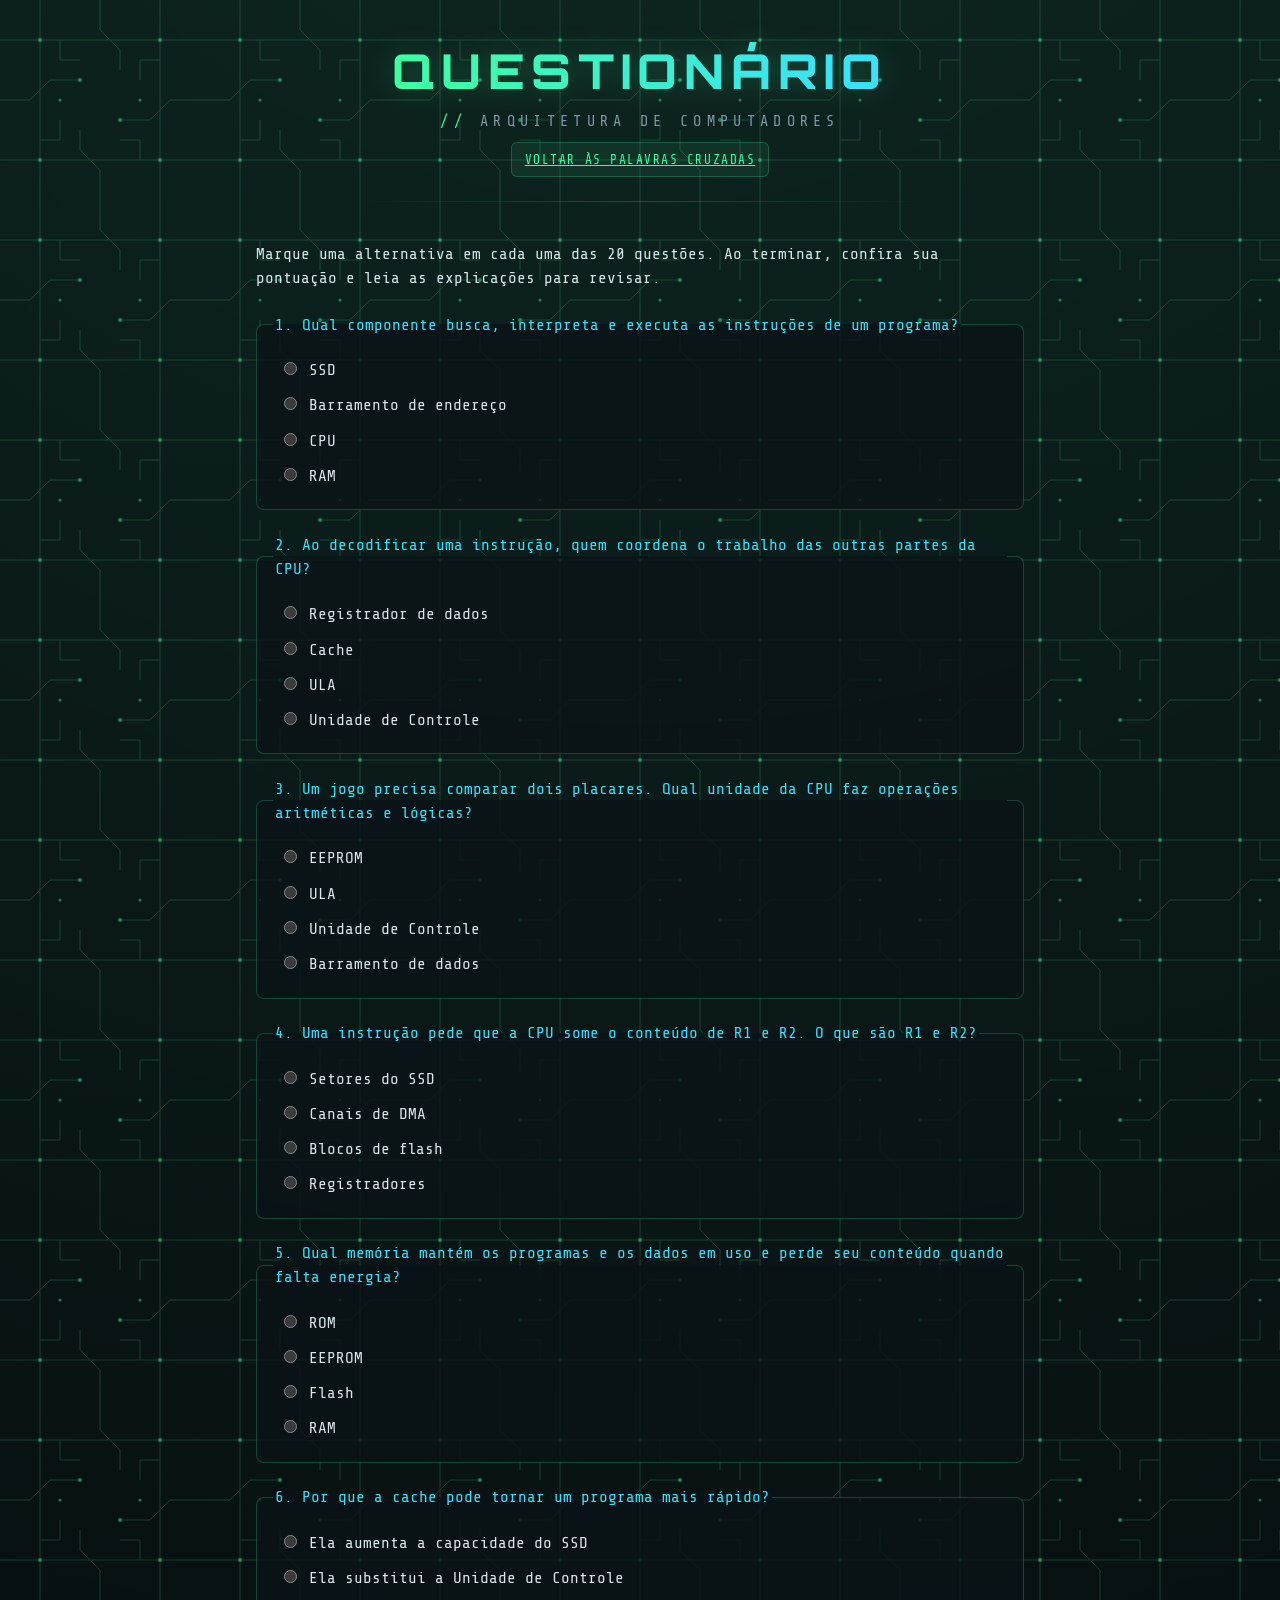
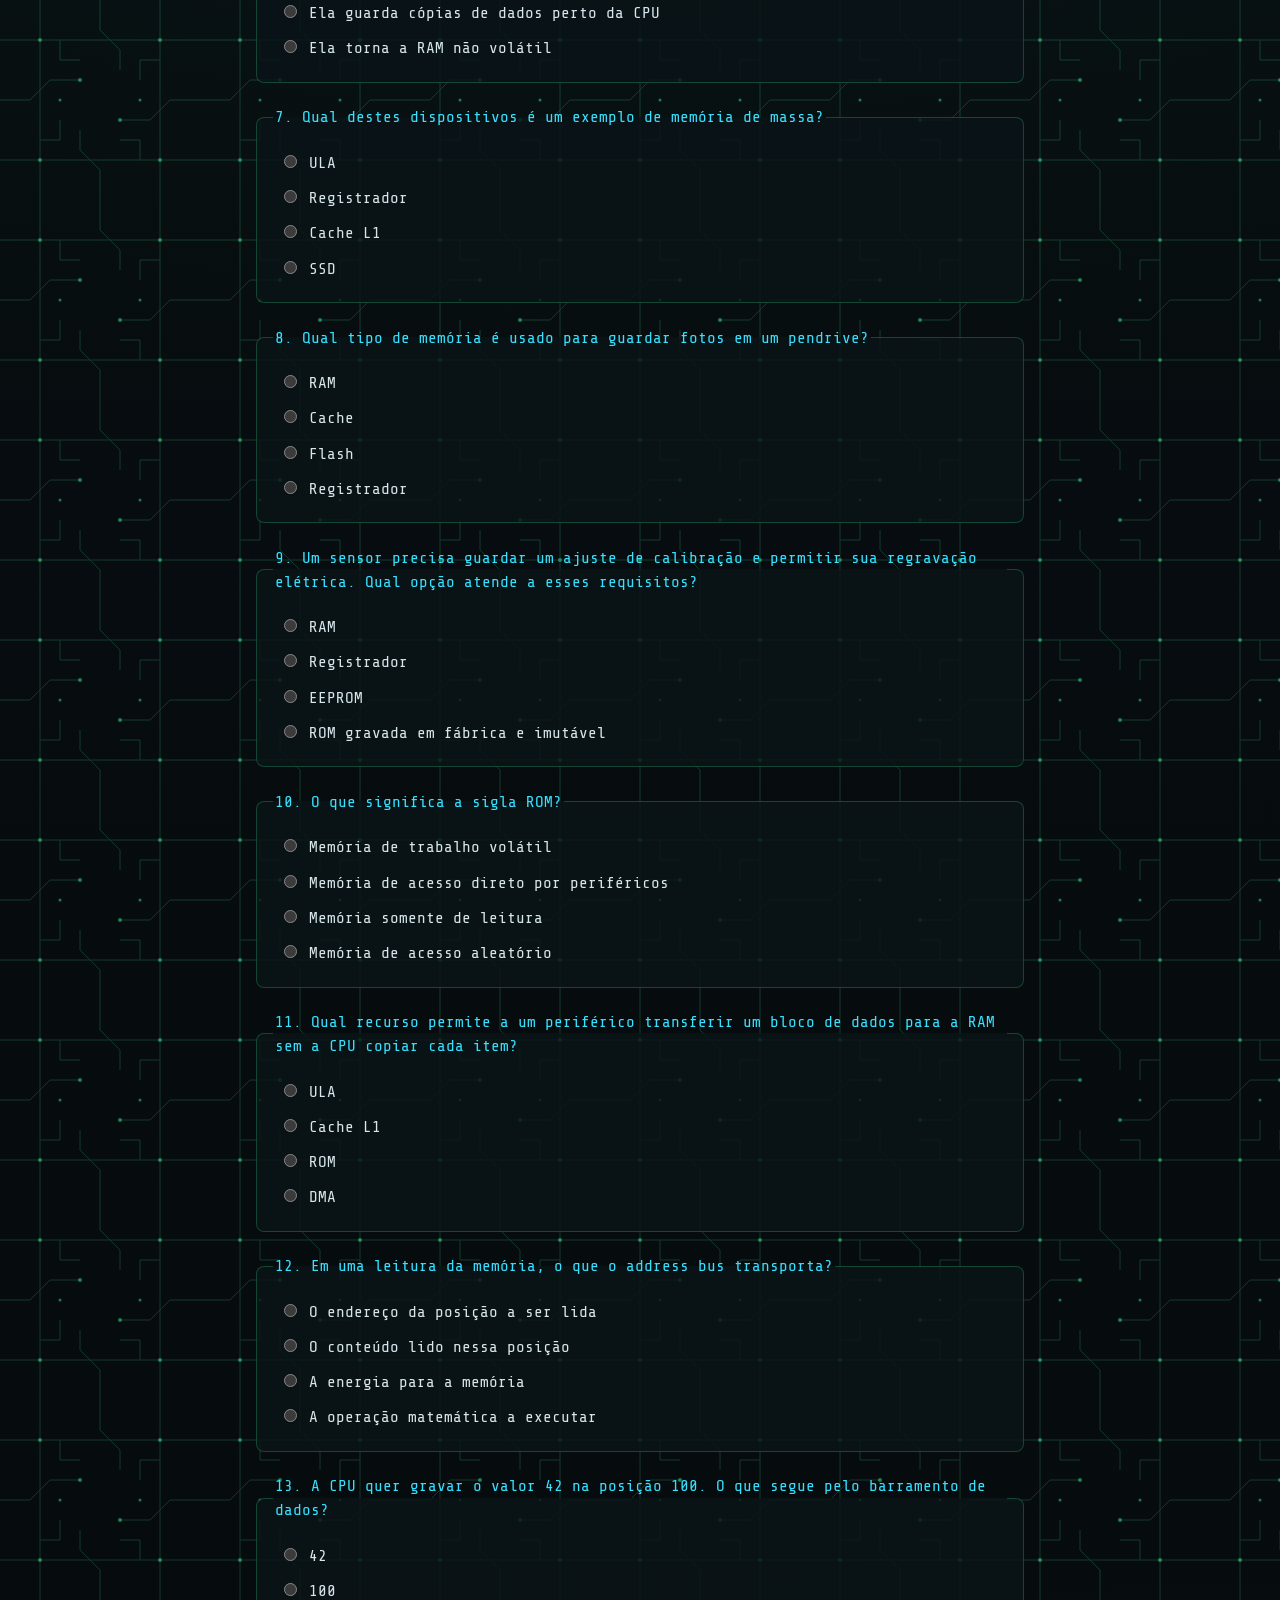
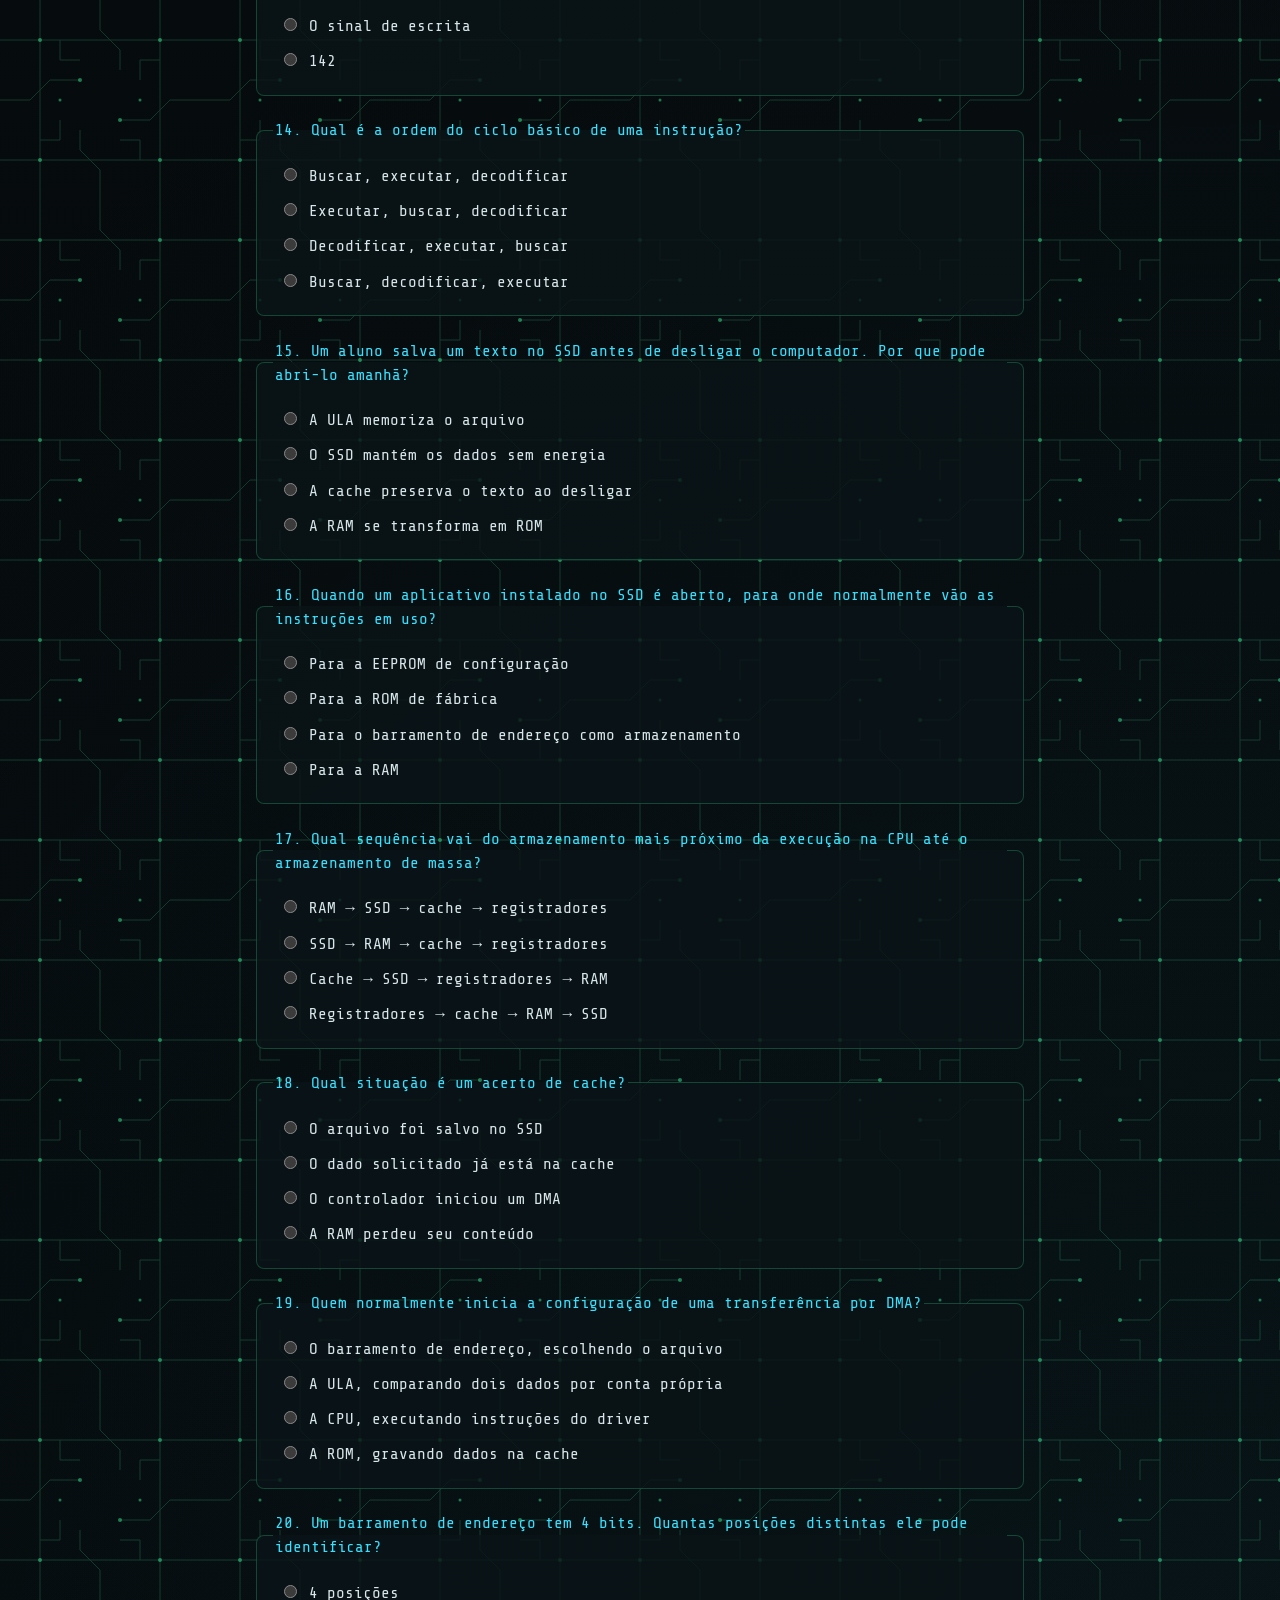
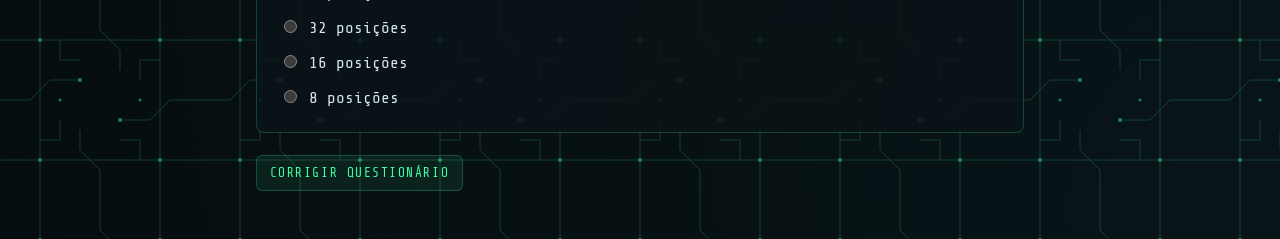
==== questionario.html @ 77f37448 "feat: adiciona melhorias à experiência do usuário e adiciona página de quizz para praticar" ====
<!DOCTYPE html>
<html lang="pt-BR">
<head>
    <meta charset="UTF-8">
    <meta name="viewport" content="width=device-width, initial-scale=1.0">
    <link rel="stylesheet" href="style.css">
    <script src="questionario.js" defer></script>
    <title>Questionário | Arquitetura de Computadores</title>
</head>
<body>
    <header class="cabecalho">
        <h1>Questionário</h1>
        <p class="subtitulo">Arquitetura de Computadores</p>
        <a class="botao" href="index.html">Voltar às palavras cruzadas</a>
    </header>
    <main class="questionario">
        <p>Marque uma alternativa em cada uma das 20 questões. Ao terminar, confira sua pontuação e leia as explicações para revisar.</p>
        <section id="placar" hidden>
            <h2 tabindex="-1">Resultado da tentativa</h2>
            <p id="pontuacao"></p>
            <p>Confira abaixo a correção de cada questão.</p>
            <button type="button" class="botao" id="reiniciar">Tentar novamente</button>
        </section>
        <form id="quiz">
            <div id="questoes"></div>
            <button class="botao" type="submit">Corrigir questionário</button>
        </form>
    </main>
</body>
</html>
---- style.css ----
@font-face {
    font-family: "Orbitron";
    src: url("assets/fonts/orbitron.woff2") format("woff2");
    font-weight: 400 900;
    font-display: swap;
}

@font-face {
    font-family: "Share Tech Mono";
    src: url("assets/fonts/share-tech-mono.woff2") format("woff2");
    font-weight: 400;
    font-display: swap;
}

:root {
    color-scheme: dark;
    --fundo: #06090b;
    --painel: rgba(10, 20, 24, 0.82);
    --neon: #3dffa0;
    --neon-fraco: rgba(61, 255, 160, 0.22);
    --ciano: #38e1ff;
    --texto: #d7e6ea;
    --texto-fraco: #7e99a3;
    --borda: rgba(61, 255, 160, 0.22);
    --pino: rgba(61, 255, 160, 0.45);
    --fonte-titulo: "Orbitron", "Arial Black", system-ui, sans-serif;
    --fonte-mono: "Share Tech Mono", ui-monospace, "Cascadia Mono", "Courier New", monospace;
}

* {
    box-sizing: border-box;
}

::selection {
    background-color: var(--neon);
    color: var(--fundo);
}

body {
    margin: 0;
    min-height: 100vh;
    display: flex;
    flex-direction: column;
    font-family: var(--fonte-mono);
    text-align: center;
    color: var(--texto);
    background-color: var(--fundo);
    background-image:
        radial-gradient(circle at 50% -10%, rgba(61, 255, 160, 0.1), transparent 45%),
        radial-gradient(circle at 100% 100%, rgba(56, 225, 255, 0.06), transparent 40%),
        url("assets/circuito.svg"),
        linear-gradient(180deg, #081013 0%, #05080a 100%);
    background-size: auto, auto, 200px 200px, auto;
}

.cabecalho {
    display: flex;
    flex-direction: column;
    align-items: center;
    gap: 0.75rem;
    padding: 2.5rem 1rem 1.5rem;
}

.chip-logo {
    color: var(--neon);
    filter: drop-shadow(0 0 8px rgba(61, 255, 160, 0.55));
    animation: pulsar 3.5s ease-in-out infinite;
}

.chip-logo svg {
    display: block;
    width: 64px;
    height: 64px;
}

.cabecalho h1 {
    margin: 0;
    font-family: var(--fonte-titulo);
    font-weight: 800;
    font-size: clamp(1.6rem, 5.5vw, 3rem);
    letter-spacing: 0.14em;
    text-transform: uppercase;
    background: linear-gradient(90deg, var(--neon), var(--ciano));
    -webkit-background-clip: text;
    background-clip: text;
    color: transparent;
    filter: drop-shadow(0 0 14px rgba(61, 255, 160, 0.25));
}

.subtitulo {
    margin: 0;
    font-size: clamp(0.75rem, 2.2vw, 0.95rem);
    letter-spacing: 0.35em;
    text-transform: uppercase;
    color: var(--texto-fraco);
}

.subtitulo::before {
    content: "// ";
    color: var(--neon);
}

.cabecalho::after {
    content: "";
    width: min(560px, 80%);
    height: 1px;
    margin-top: 0.75rem;
    background: linear-gradient(90deg, transparent, var(--neon-fraco), transparent);
}

.conteudo {
    flex: 1;
    width: 100%;
    max-width: 1100px;
    margin: 0 auto;
    padding: 1rem 2rem 2rem;
    display: flex;
    flex-wrap: wrap;
    justify-content: center;
    align-content: flex-start;
    align-items: flex-start;
    gap: 2rem;
}

.tabuleiro {
    flex: 1 1 420px;
    min-width: 0;
    display: flex;
    justify-content: center;
    align-items: flex-start;
    padding: 1.5rem 1.25rem;
}

.grade {
    position: relative;
    display: grid;
    grid-template-columns: repeat(14, minmax(0, 1fr));
    grid-template-rows: repeat(14, minmax(0, 1fr));
    gap: 3px;
    width: 100%;
    max-width: 420px;
    aspect-ratio: 1;
    padding: 7px;
    border: 2px solid var(--borda);
    border-radius: 10px;
    background-color: rgba(6, 14, 12, 0.85);
    background-image: radial-gradient(circle at 50% 50%, rgba(61, 255, 160, 0.07), transparent 70%);
    box-shadow:
        0 0 0 1px rgba(61, 255, 160, 0.08),
        0 0 45px rgba(61, 255, 160, 0.1),
        inset 0 0 60px rgba(61, 255, 160, 0.06),
        0 25px 60px rgba(0, 0, 0, 0.55);
}

/* pinos do chip ao redor do tabuleiro */
.grade::before {
    content: "";
    position: absolute;
    inset: -14px;
    pointer-events: none;
    background-image:
        repeating-linear-gradient(90deg, var(--pino) 0 6px, transparent 6px 14px),
        repeating-linear-gradient(90deg, var(--pino) 0 6px, transparent 6px 14px),
        repeating-linear-gradient(0deg, var(--pino) 0 6px, transparent 6px 14px),
        repeating-linear-gradient(0deg, var(--pino) 0 6px, transparent 6px 14px);
    background-size: 100% 9px, 100% 9px, 9px 100%, 9px 100%;
    background-position: top, bottom, left, right;
    background-repeat: no-repeat;
    opacity: 0.55;
}

.celula {
    position: relative;
    display: flex;
    align-items: center;
    justify-content: center;
    min-width: 0;
    min-height: 0;
    border: 1px solid rgba(61, 255, 160, 0.22);
    border-radius: 2px;
    background-color: rgba(61, 255, 160, 0.06);
    box-shadow: inset 0 0 8px rgba(61, 255, 160, 0.05);
}

.celula-vazia {
    border-color: transparent;
    background-color: transparent;
    box-shadow: none;
}

.celula:not(.celula-vazia):hover {
    background-color: rgba(61, 255, 160, 0.12);
}

.celula-numero {
    position: absolute;
    top: 1px;
    left: 2px;
    z-index: 1;
    padding: 0 2px;
    font-size: 0.55rem;
    line-height: 1.1;
    color: var(--neon);
    background-color: rgba(6, 14, 12, 0.9);
    border-radius: 2px;
    opacity: 0.9;
    pointer-events: none;
}

.celula input {
    width: 100%;
    height: 100%;
    padding: 3px 0 0;
    border: 0;
    background: transparent;
    font-family: var(--fonte-mono);
    font-size: 1rem;
    color: var(--texto);
    text-align: center;
    text-transform: uppercase;
    caret-color: var(--neon);
    outline: none;
}

.celula.palavra-ativa {
    background-color: rgba(61, 255, 160, 0.13);
}

.celula.celula-ativa {
    z-index: 1;
    background-color: rgba(56, 225, 255, 0.16);
    border-color: var(--ciano);
    box-shadow:
        0 0 0 1px var(--ciano),
        0 0 14px rgba(56, 225, 255, 0.45);
}

.celula.certa,
.celula.certa:hover {
    background-color: var(--neon);
}

.celula.errada,
.celula.errada:hover {
    background-color: #ff6262;
}

.celula.certa input,
.celula.errada input {
    color: var(--fundo);
    caret-color: var(--fundo);
}

#licao {
    width: min(30rem, 90vw);
    max-height: 85vh;
    padding: 1.5rem;
    background: #0a1418;
    color: var(--texto);
    border: 1px solid var(--neon);
    border-radius: 10px;
    text-align: left;
    line-height: 1.5;
}

#licao::backdrop { background: rgba(0, 0, 0, 0.7); }
#licao h2 { margin-top: 0; color: var(--neon); }
#licao h3 { color: var(--ciano); }

.dicas {
    position: relative;
    min-width: 0;
    flex: 1 1 280px;
    padding: 1.5rem 1.6rem;
    text-align: left;
    border: 1px solid var(--borda);
    border-radius: 10px;
    background: linear-gradient(165deg, rgba(12, 24, 28, 0.92), rgba(6, 12, 15, 0.92));
    box-shadow:
        0 20px 50px rgba(0, 0, 0, 0.45),
        inset 0 0 40px rgba(61, 255, 160, 0.03);
}

/* cantos em destaque */
.dicas::before,
.dicas::after {
    content: "";
    position: absolute;
    width: 18px;
    height: 18px;
    border: 2px solid var(--neon);
    opacity: 0.6;
}

.dicas::before {
    top: -2px;
    left: -2px;
    border-right: 0;
    border-bottom: 0;
    border-top-left-radius: 10px;
}

.dicas::after {
    right: -2px;
    bottom: -2px;
    border-top: 0;
    border-left: 0;
    border-bottom-right-radius: 10px;
}

.dicas h2 {
    margin: 0 0 1rem;
    padding-bottom: 0.75rem;
    font-family: var(--fonte-titulo);
    font-size: 1rem;
    font-weight: 600;
    letter-spacing: 0.3em;
    text-transform: uppercase;
    color: var(--neon);
    border-bottom: 1px solid rgba(61, 255, 160, 0.15);
}

.dicas h2::before {
    content: "> ";
    color: var(--ciano);
}

.dicas-aviso {
    margin: -0.25rem 0 1.25rem;
    font-size: 0.78rem;
    letter-spacing: 0.08em;
    color: var(--texto-fraco);
}

.dicas-aviso::before {
    content: "// ";
    color: var(--neon);
}

.rotulo-dicas {
    display: block;
    margin-bottom: 0.45rem;
    font-size: 0.72rem;
    letter-spacing: 0.18em;
    text-transform: uppercase;
    color: var(--texto-fraco);
}

#progresso {
    display: block;
    width: 100%;
    height: 0.8rem;
    margin-bottom: 1.25rem;
    accent-color: var(--neon);
}

.campo-dicas {
    position: relative;
}

.campo-dicas::after {
    content: "";
    position: absolute;
    top: 50%;
    right: 1rem;
    width: 0.5rem;
    height: 0.5rem;
    border-right: 2px solid var(--neon);
    border-bottom: 2px solid var(--neon);
    transform: translateY(-70%) rotate(45deg);
    pointer-events: none;
}

.seletor-dicas {
    width: 100%;
    padding: 0.7rem 2.4rem 0.7rem 0.9rem;
    font-family: var(--fonte-mono);
    font-size: 0.88rem;
    line-height: 1.3;
    color: var(--texto);
    background-color: rgba(61, 255, 160, 0.05);
    border: 1px solid var(--borda);
    border-radius: 6px;
    appearance: none;
    -webkit-appearance: none;
    cursor: pointer;
    text-overflow: ellipsis;
    white-space: nowrap;
    overflow: hidden;
    transition: border-color 0.2s ease, box-shadow 0.2s ease;
}

.seletor-dicas:hover {
    border-color: rgba(61, 255, 160, 0.5);
}

.seletor-dicas:focus-visible {
    outline: 2px solid var(--ciano);
    outline-offset: 2px;
}

.seletor-dicas option,
.seletor-dicas optgroup {
    font-family: var(--fonte-mono);
    background-color: #0a1418;
    color: var(--texto);
}

.seletor-dicas optgroup {
    color: var(--neon);
    font-style: normal;
}

.acoes-dicas {
    display: flex;
    gap: 0.6rem;
    margin-top: 1rem;
}

.botao {
    flex: 1;
    padding: 0.6rem 0.8rem;
    font-family: var(--fonte-mono);
    font-size: 0.8rem;
    letter-spacing: 0.12em;
    text-transform: uppercase;
    color: var(--neon);
    background-color: rgba(61, 255, 160, 0.08);
    border: 1px solid var(--borda);
    border-radius: 6px;
    cursor: pointer;
    transition: background-color 0.2s ease, border-color 0.2s ease, box-shadow 0.2s ease;
}

.botao:hover {
    background-color: rgba(61, 255, 160, 0.16);
    border-color: rgba(61, 255, 160, 0.5);
    box-shadow: 0 0 16px rgba(61, 255, 160, 0.2);
}

.botao:focus-visible {
    outline: 2px solid var(--ciano);
    outline-offset: 2px;
}

.botao-secundario {
    color: var(--texto-fraco);
    background-color: transparent;
}

.botao-secundario:hover {
    color: var(--texto);
    background-color: rgba(255, 255, 255, 0.05);
    border-color: rgba(255, 255, 255, 0.25);
    box-shadow: none;
}

.revisao {
    margin-top: 1rem;
}

#busca-revisao {
    width: 100%;
    padding: 0.7rem;
    border: 1px solid var(--borda);
    border-radius: 6px;
    background: var(--fundo);
    color: var(--texto);
    font: inherit;
}

#aviso-revisao { color: var(--texto-fraco); }
.revisao details { padding: 0.6rem 0; border-top: 1px solid var(--borda); }
.revisao summary { color: var(--ciano); cursor: pointer; }
.revisao details p { line-height: 1.5; }

.resultado {
    min-height: 1.2rem;
    margin: 0.9rem 0 0;
    font-size: 0.78rem;
    letter-spacing: 0.06em;
    color: var(--texto-fraco);
}

.resultado.sucesso {
    color: var(--neon);
    text-shadow: 0 0 10px rgba(61, 255, 160, 0.5);
}

.rodape {
    padding: 1.25rem 1rem 1.5rem;
    font-size: 0.8rem;
    letter-spacing: 0.12em;
    text-transform: uppercase;
    color: var(--texto-fraco);
    border-top: 1px solid rgba(61, 255, 160, 0.1);
    background: linear-gradient(180deg, transparent, rgba(61, 255, 160, 0.03));
}

.questionario {
    width: min(100% - 2rem, 48rem);
    margin: 0 auto 3rem;
    text-align: left;
    line-height: 1.5;
}

.questionario fieldset, #placar {
    min-width: 0;
    margin: 1.4rem 0;
    padding: 1rem;
    background: var(--painel);
    border: 1px solid var(--borda);
    border-radius: 8px;
}

.questionario legend { color: var(--ciano); }
.questionario label { display: flex; align-items: baseline; gap: 0.6rem; padding: 0.35rem; cursor: pointer; }
.questionario input { accent-color: var(--neon); }
.quiz-acerto { color: var(--neon); }
.quiz-erro { color: #ffa1a1; }

@keyframes pulsar {
    50% {
        filter: drop-shadow(0 0 16px rgba(61, 255, 160, 0.85));
    }
}

@media (max-width: 640px) {
    .cabecalho {
        padding-top: 1.75rem;
    }

    .conteudo {
        padding: 1rem 1.25rem 1.5rem;
        gap: 1.5rem;
    }

    .tabuleiro {
        padding: 0.75rem;
    }

    .dicas {
        padding: 1.25rem;
    }
}

@media (prefers-reduced-motion: reduce) {
    .chip-logo {
        animation: none;
    }
}
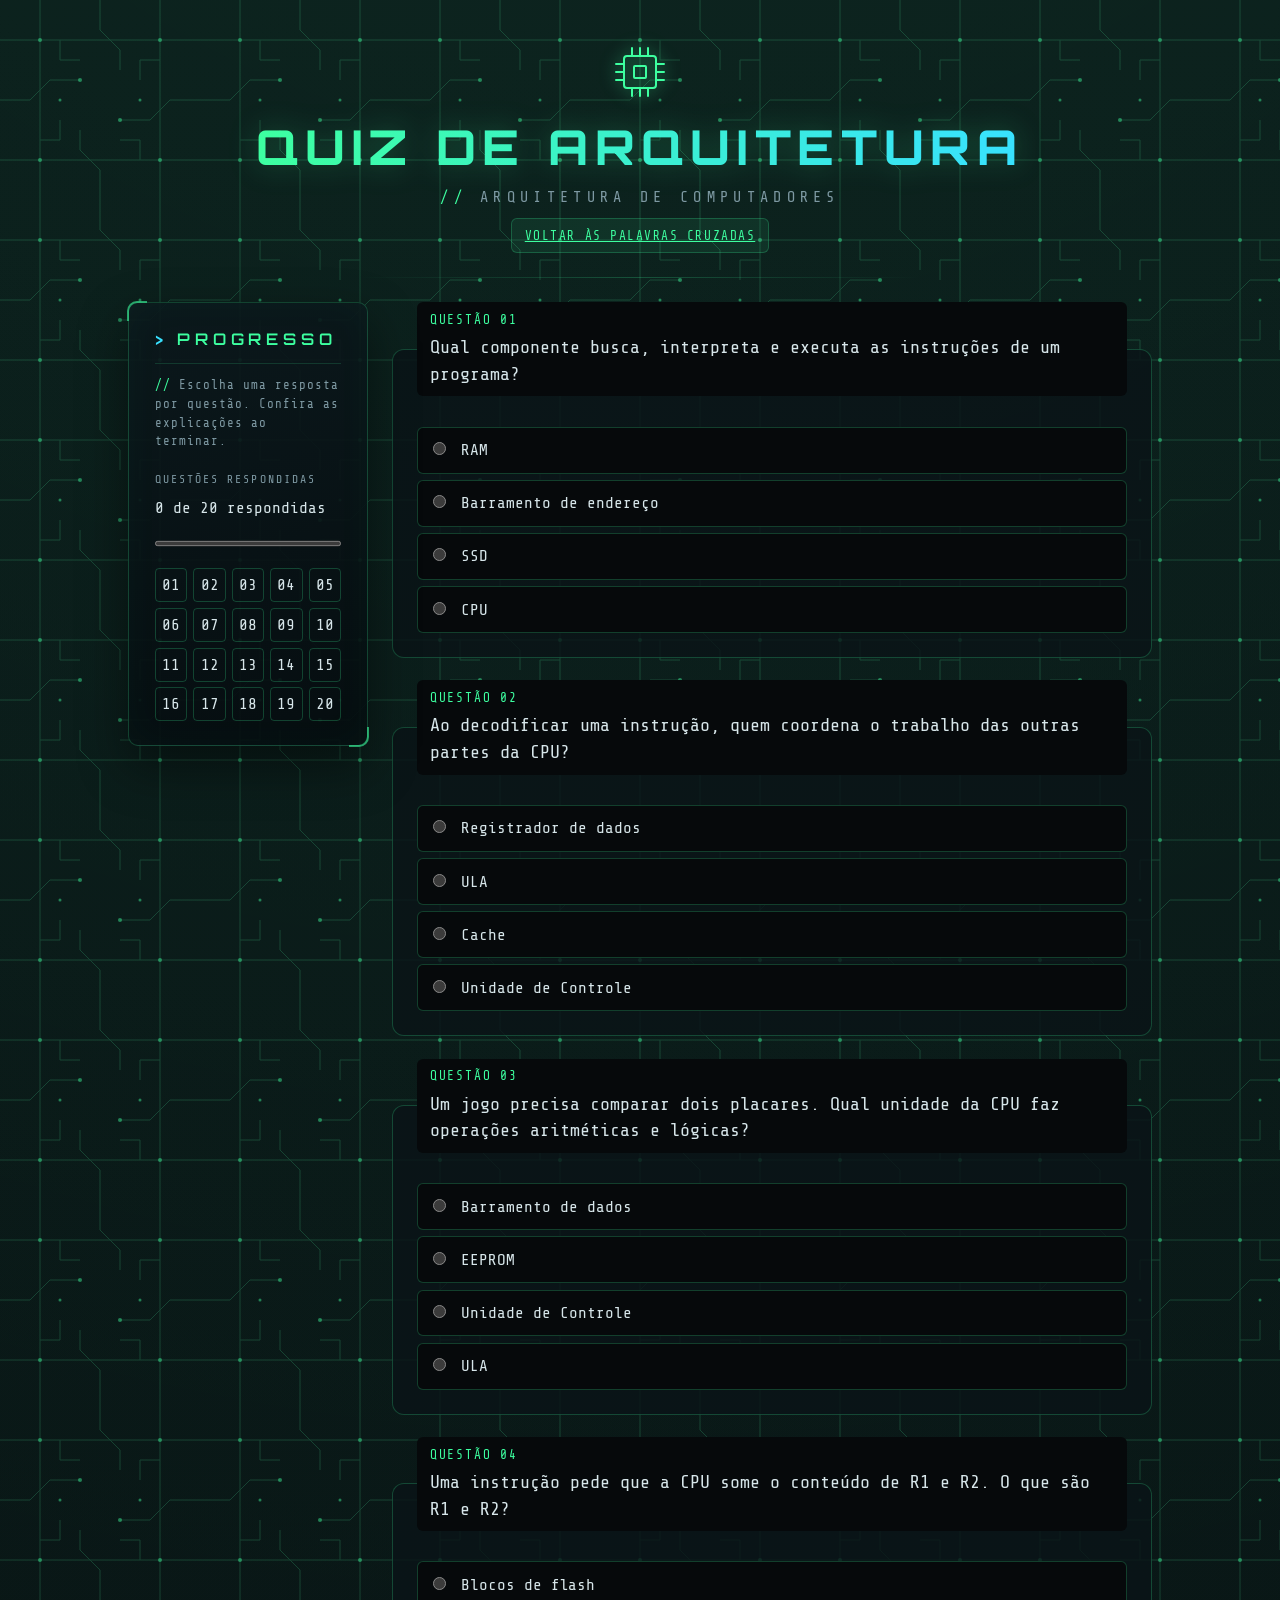
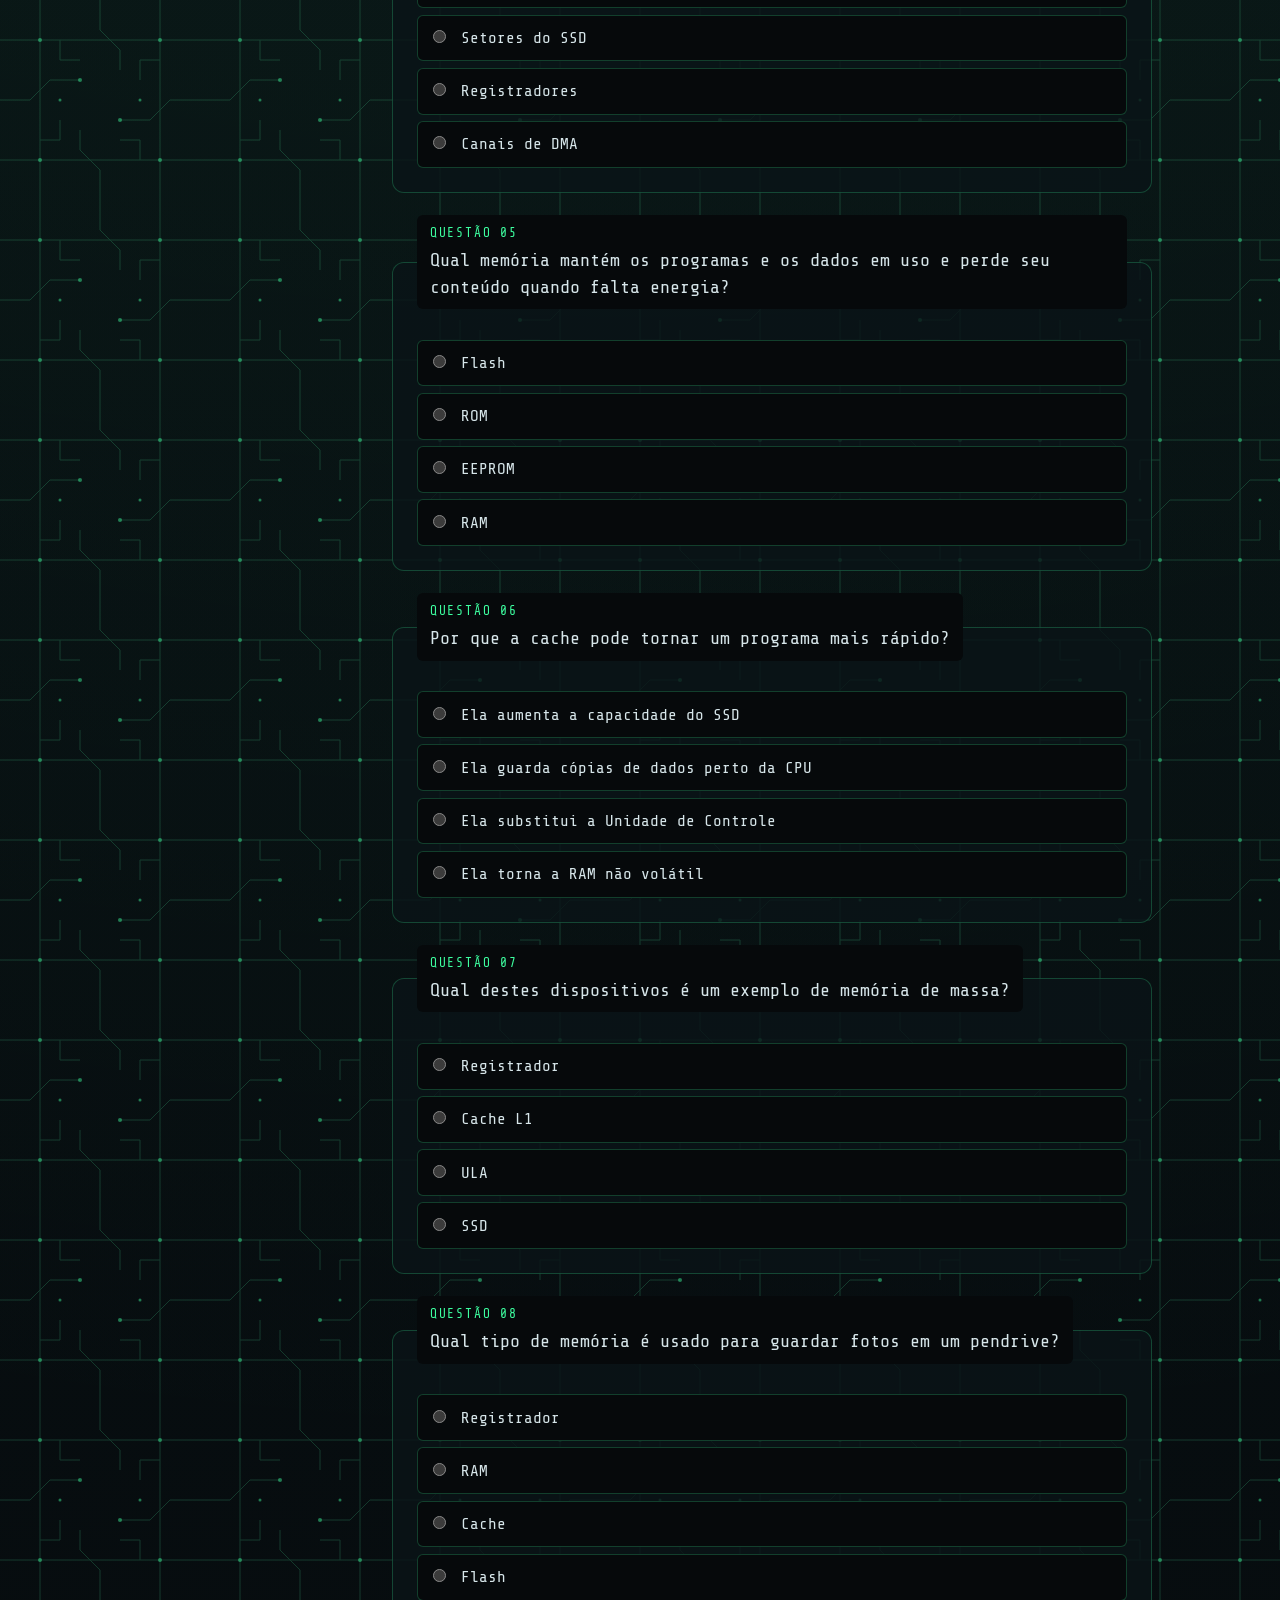
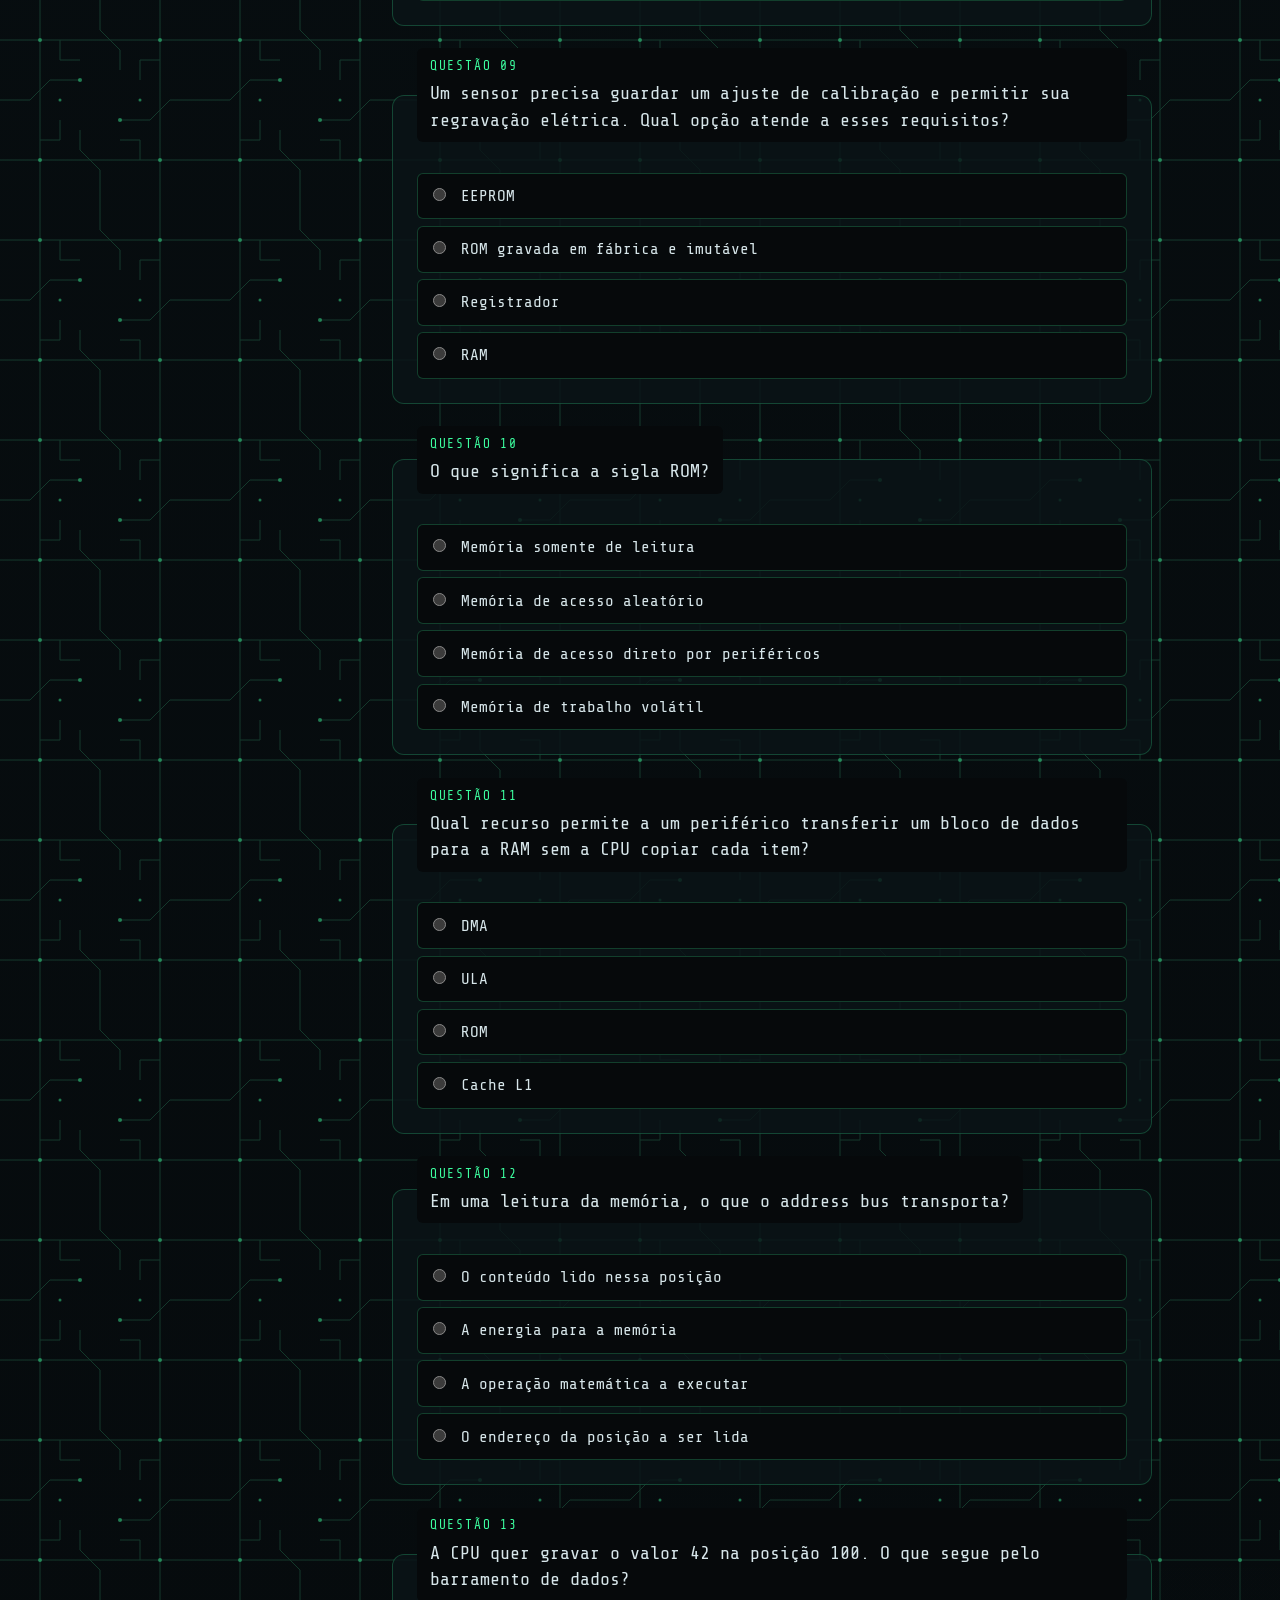
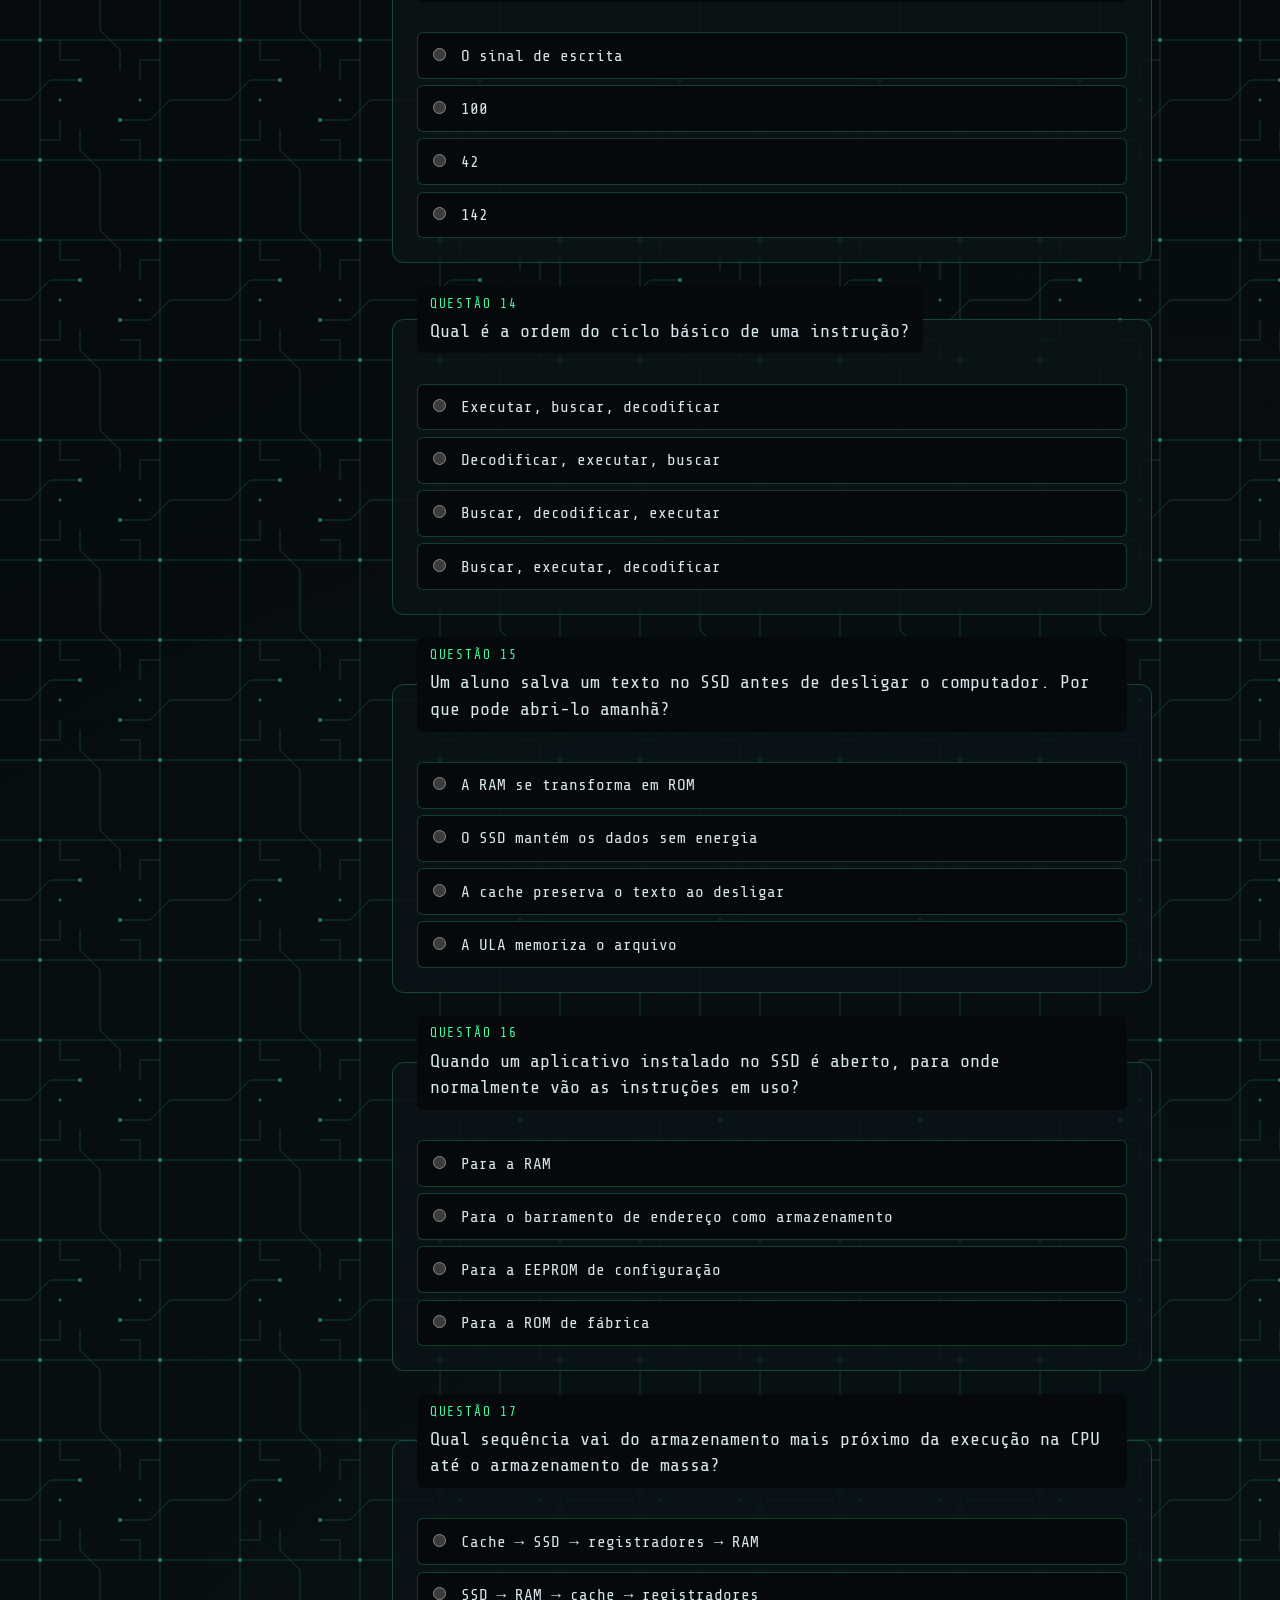
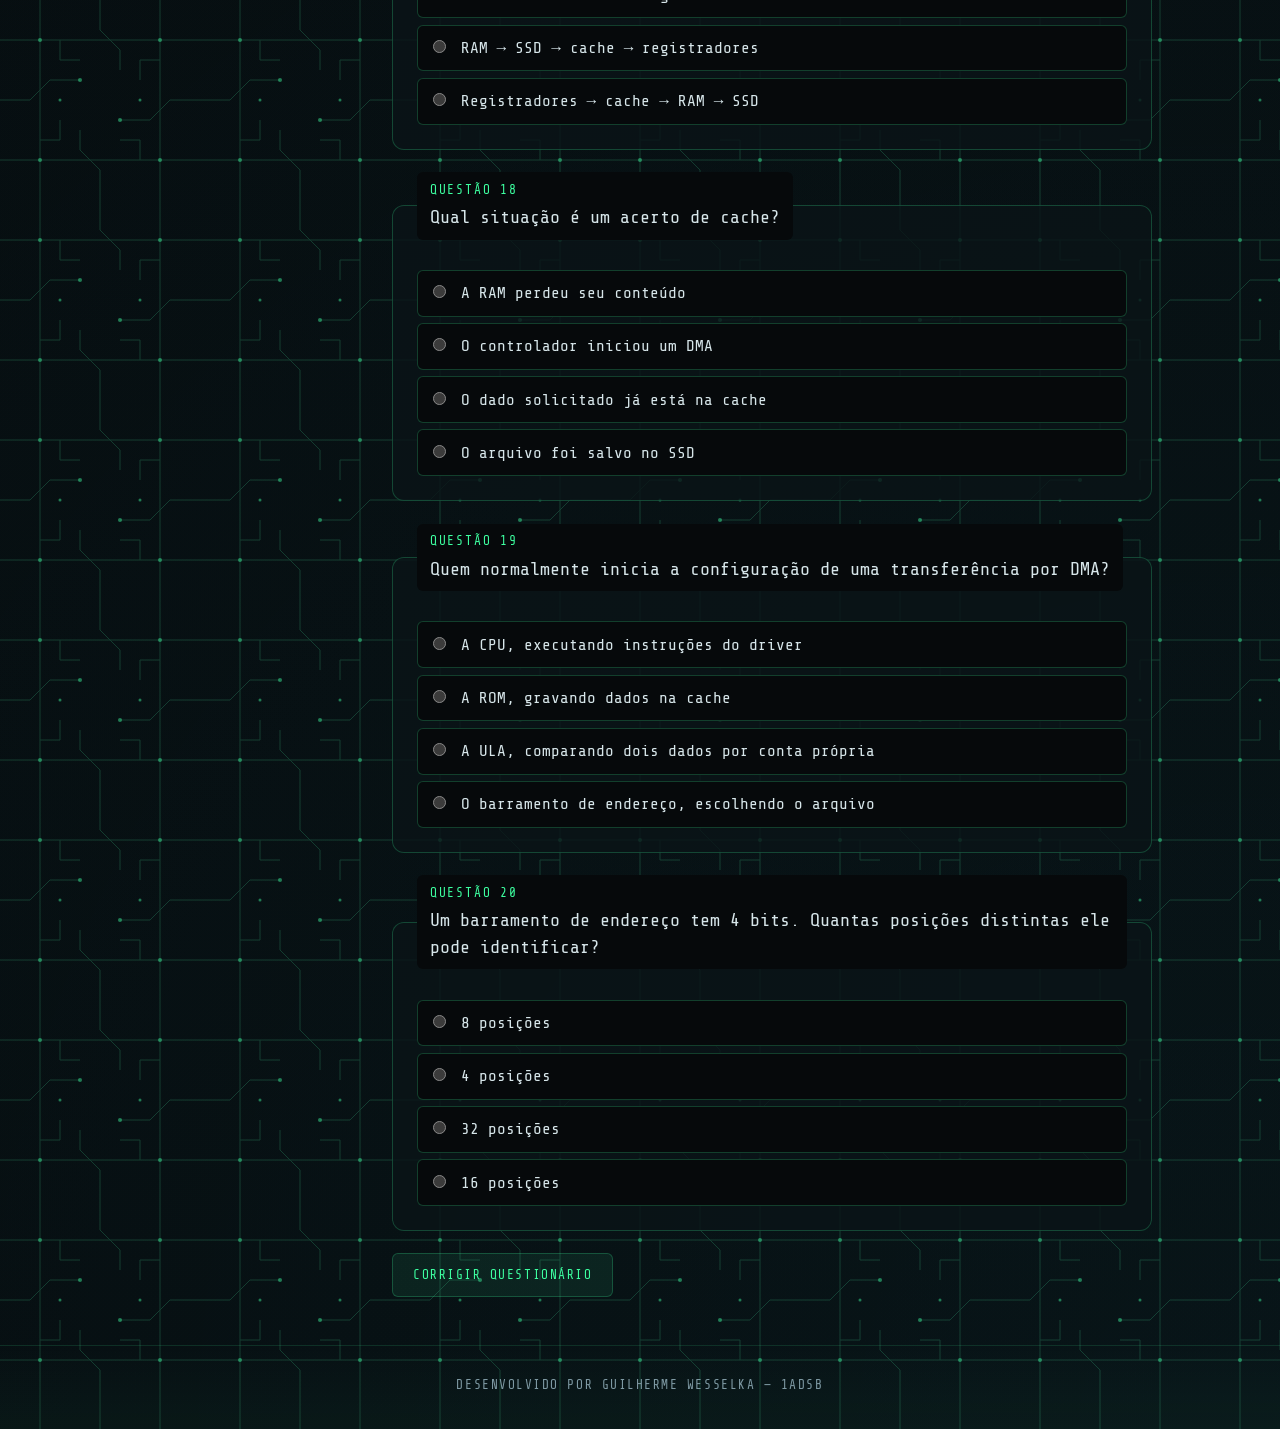
==== commit 1e735a4f: "feat(questionário): estiliza o quizz e limpa o visual para algo mais amigável" ====
--- a/questionario.html
+++ b/questionario.html
@@ -4,17 +4,31 @@
     <meta charset="UTF-8">
     <meta name="viewport" content="width=device-width, initial-scale=1.0">
     <link rel="stylesheet" href="style.css">
-    <script src="questionario.js" defer></script>
     <title>Questionário | Arquitetura de Computadores</title>
 </head>
 <body>
     <header class="cabecalho">
-        <h1>Questionário</h1>
+        <div class="chip-logo" aria-hidden="true">
+            <svg viewBox="0 0 64 64" fill="none" stroke="currentColor" stroke-width="2" stroke-linecap="round" stroke-linejoin="round">
+                <rect x="16" y="16" width="32" height="32" rx="3"/>
+                <rect x="26" y="26" width="12" height="12" rx="1"/>
+                <path d="M24 8v8M32 8v8M40 8v8M24 48v8M32 48v8M40 48v8M8 24h8M8 32h8M8 40h8M48 24h8M48 32h8M48 40h8"/>
+            </svg>
+        </div>
+        <h1>Quiz de arquitetura</h1>
         <p class="subtitulo">Arquitetura de Computadores</p>
         <a class="botao" href="index.html">Voltar às palavras cruzadas</a>
     </header>
     <main class="questionario">
-        <p>Marque uma alternativa em cada uma das 20 questões. Ao terminar, confira sua pontuação e leia as explicações para revisar.</p>
+        <aside class="quiz-mapa dicas" aria-labelledby="titulo-painel">
+            <h2 id="titulo-painel">Progresso</h2>
+            <p class="dicas-aviso">Escolha uma resposta por questão. Confira as explicações ao terminar.</p>
+            <label for="quiz-progresso" class="rotulo-dicas">Questões respondidas</label>
+            <p id="quiz-contagem"></p>
+            <progress id="quiz-progresso" value="0"></progress>
+            <nav id="quiz-atalhos" aria-label="Ir para uma questão"></nav>
+        </aside>
+        <div class="quiz-coluna">
         <section id="placar" hidden>
             <h2 tabindex="-1">Resultado da tentativa</h2>
             <p id="pontuacao"></p>
@@ -25,6 +39,125 @@
             <div id="questoes"></div>
             <button class="botao" type="submit">Corrigir questionário</button>
         </form>
+        </div>
     </main>
+    <footer class="rodape">
+        <p>Desenvolvido por Guilherme Wesselka &mdash; 1ADSB</p>
+    </footer>
+    <script>
+        // Cada questão guarda o enunciado, a resposta, os distratores e a explicação.
+        const questoes = [
+            ['Qual componente busca, interpreta e executa as instruções de um programa?', 'CPU', ['RAM', 'SSD', 'Barramento de endereço'], 'A CPU é o processador. A RAM fornece as instruções, mas quem as executa é a CPU.'],
+            ['Ao decodificar uma instrução, quem coordena o trabalho das outras partes da CPU?', 'Unidade de Controle', ['ULA', 'Cache', 'Registrador de dados'], 'A Unidade de Controle envia sinais que indicam, por exemplo, quando ler um valor ou iniciar uma soma.'],
+            ['Um jogo precisa comparar dois placares. Qual unidade da CPU faz operações aritméticas e lógicas?', 'ULA', ['EEPROM', 'Unidade de Controle', 'Barramento de dados'], 'A ULA realiza operações como somar, subtrair e comparar valores.'],
+            ['Uma instrução pede que a CPU some o conteúdo de R1 e R2. O que são R1 e R2?', 'Registradores', ['Setores do SSD', 'Blocos de flash', 'Canais de DMA'], 'Registradores guardam dentro da CPU os valores que uma instrução usa diretamente.'],
+            ['Qual memória mantém os programas e os dados em uso e perde seu conteúdo quando falta energia?', 'RAM', ['ROM', 'Flash', 'EEPROM'], 'A RAM é volátil: precisa de energia para manter os dados.'],
+            ['Por que a cache pode tornar um programa mais rápido?', 'Ela guarda cópias de dados perto da CPU', ['Ela aumenta a capacidade do SSD', 'Ela substitui a Unidade de Controle', 'Ela torna a RAM não volátil'], 'Quando a CPU encontra o dado na cache, evita esperar pela leitura na memória principal.'],
+            ['Qual destes dispositivos é um exemplo de memória de massa?', 'SSD', ['Registrador', 'Cache L1', 'ULA'], 'O SSD armazena arquivos e programas por longo prazo, mesmo com o computador desligado.'],
+            ['Qual tipo de memória é usado para guardar fotos em um pendrive?', 'Flash', ['Cache', 'RAM', 'Registrador'], 'A memória flash é regravável e conserva os dados sem energia.'],
+            ['Um sensor precisa guardar um ajuste de calibração e permitir sua regravação elétrica. Qual opção atende a esses requisitos?', 'EEPROM', ['RAM', 'ROM gravada em fábrica e imutável', 'Registrador'], 'A EEPROM pode ser apagada e programada eletricamente e mantém a calibração depois que o sensor é desligado.'],
+            ['O que significa a sigla ROM?', 'Memória somente de leitura', ['Memória de acesso aleatório', 'Memória de trabalho volátil', 'Memória de acesso direto por periféricos'], 'ROM vem de Read-Only Memory. Um uso clássico é guardar instruções fixas de um aparelho.'],
+            ['Qual recurso permite a um periférico transferir um bloco de dados para a RAM sem a CPU copiar cada item?', 'DMA', ['ULA', 'ROM', 'Cache L1'], 'No acesso direto à memória (DMA), a CPU configura a operação e o controlador realiza a transferência.'],
+            ['Em uma leitura da memória, o que o address bus transporta?', 'O endereço da posição a ser lida', ['O conteúdo lido nessa posição', 'A operação matemática a executar', 'A energia para a memória'], 'O barramento de endereço identifica o local. O conteúdo dessa posição passa pelo barramento de dados.'],
+            ['A CPU quer gravar o valor 42 na posição 100. O que segue pelo barramento de dados?', '42', ['100', '142', 'O sinal de escrita'], '42 é o conteúdo; 100 é o endereço. O sinal de escrita indica à memória o que fazer.'],
+            ['Qual é a ordem do ciclo básico de uma instrução?', 'Buscar, decodificar, executar', ['Executar, buscar, decodificar', 'Decodificar, executar, buscar', 'Buscar, executar, decodificar'], 'Primeiro a CPU obtém a instrução, depois identifica a operação e só então a executa.'],
+            ['Um aluno salva um texto no SSD antes de desligar o computador. Por que pode abri-lo amanhã?', 'O SSD mantém os dados sem energia', ['A cache preserva o texto ao desligar', 'A RAM se transforma em ROM', 'A ULA memoriza o arquivo'], 'Salvar cria uma cópia em armazenamento não volátil. As alterações que ficaram apenas na RAM podem ser perdidas.'],
+            ['Quando um aplicativo instalado no SSD é aberto, para onde normalmente vão as instruções em uso?', 'Para a RAM', ['Para a ROM de fábrica', 'Para o barramento de endereço como armazenamento', 'Para a EEPROM de configuração'], 'O sistema carrega na memória principal as partes necessárias do programa para que a CPU possa executá-las.'],
+            ['Qual sequência vai do armazenamento mais próximo da execução na CPU até o armazenamento de massa?', 'Registradores → cache → RAM → SSD', ['RAM → SSD → cache → registradores', 'SSD → RAM → cache → registradores', 'Cache → SSD → registradores → RAM'], 'Registradores fornecem operandos diretamente; a cache aproxima dados da RAM; o SSD guarda arquivos de forma persistente.'],
+            ['Qual situação é um acerto de cache?', 'O dado solicitado já está na cache', ['O arquivo foi salvo no SSD', 'A RAM perdeu seu conteúdo', 'O controlador iniciou um DMA'], 'Um acerto, ou hit, permite atender à solicitação naquele nível de cache.'],
+            ['Quem normalmente inicia a configuração de uma transferência por DMA?', 'A CPU, executando instruções do driver', ['A ULA, comparando dois dados por conta própria', 'A ROM, gravando dados na cache', 'O barramento de endereço, escolhendo o arquivo'], 'A CPU informa parâmetros como endereço e tamanho. Usar DMA reduz o trabalho de cópia, mas ainda exige coordenação.'],
+            ['Um barramento de endereço tem 4 bits. Quantas posições distintas ele pode identificar?', '16 posições', ['4 posições', '8 posições', '32 posições'], 'Cada bit pode ser 0 ou 1. Com quatro bits, há 2 × 2 × 2 × 2 = 16 endereços, de 0000 a 1111.']
+        ];
+
+        const quiz = document.querySelector('#quiz');
+        const lista = document.querySelector('#questoes');
+        const placar = document.querySelector('#placar');
+        const atalhos = document.querySelector('#quiz-atalhos');
+        const progressoQuiz = document.querySelector('#quiz-progresso');
+        progressoQuiz.max = questoes.length;
+
+        function atualizarMapa() {
+            const quantidade = lista.querySelectorAll('input:checked').length;
+            progressoQuiz.value = quantidade;
+            document.querySelector('#quiz-contagem').textContent = `${quantidade} de ${questoes.length} respondidas`;
+            Array.from(atalhos.children).forEach((link, i) => {
+                const respondida = !!lista.children[i].querySelector(':checked');
+                link.classList.toggle('respondida', respondida);
+                link.setAttribute('aria-label', `Questão ${i + 1}, ${respondida ? 'respondida' : 'em aberto'}`);
+            });
+        }
+        quiz.addEventListener('change', atualizarMapa);
+
+        function embaralhar(alternativas) {
+            for (let i = alternativas.length - 1; i > 0; i--) {
+                const j = Math.floor(Math.random() * (i + 1));
+                [alternativas[i], alternativas[j]] = [alternativas[j], alternativas[i]];
+            }
+            return alternativas;
+        }
+
+        function iniciarTentativa() {
+            lista.replaceChildren();
+            atalhos.replaceChildren();
+            placar.hidden = true;
+            quiz.querySelector('button').hidden = false;
+            questoes.forEach(([enunciado, correta, distratores], indice) => {
+                const campo = document.createElement('fieldset');
+                const titulo = document.createElement('legend');
+                campo.id = `pergunta-${indice + 1}`;
+                campo.tabIndex = -1;
+                const numero = String(indice + 1).padStart(2, '0');
+                const link = document.createElement('a');
+                link.href = `#${campo.id}`;
+                link.textContent = numero;
+                atalhos.append(link);
+                const etiqueta = document.createElement('span');
+                etiqueta.className = 'quiz-etiqueta';
+                etiqueta.textContent = `Questão ${numero}`;
+                titulo.append(etiqueta, enunciado);
+                campo.append(titulo);
+                for (const alternativa of embaralhar([correta, ...distratores])) {
+                    const rotulo = document.createElement('label');
+                    const opcao = document.createElement('input');
+                    opcao.type = 'radio';
+                    opcao.name = `questao-${indice}`;
+                    opcao.value = alternativa;
+                    opcao.required = true;
+                    rotulo.append(opcao, alternativa);
+                    campo.append(rotulo);
+                }
+                lista.append(campo);
+            });
+            atualizarMapa();
+        }
+
+        quiz.addEventListener('submit', evento => {
+            evento.preventDefault();
+            if (!placar.hidden) return;
+            let acertos = 0;
+            questoes.forEach(([, correta, , explicacao], indice) => {
+                const campo = lista.children[indice];
+                const acertou = campo.querySelector(':checked').value === correta;
+                if (acertou) acertos++;
+                const comentario = document.createElement('p');
+                comentario.className = acertou ? 'quiz-acerto' : 'quiz-erro';
+                comentario.textContent = `${acertou ? 'Acertou!' : 'Errou.'} Resposta: ${correta}. ${explicacao}`;
+                campo.append(comentario);
+                campo.disabled = true;
+            });
+            const total = questoes.length;
+            const percentual = Math.round(100 * acertos / total);
+            document.querySelector('#pontuacao').textContent = `Acertos: ${acertos}/${total} (${percentual}%) · Erros: ${total - acertos}/${total} (${100 - percentual}%)`;
+            quiz.querySelector('button').hidden = true;
+            placar.hidden = false;
+            placar.querySelector('h2').focus();
+        });
+
+        document.querySelector('#reiniciar').addEventListener('click', () => {
+            iniciarTentativa();
+            lista.querySelector('input').focus();
+        });
+        iniciarTentativa();
+    </script>
 </body>
 </html>
--- a/style.css
+++ b/style.css
@@ -498,26 +498,50 @@
 }
 
 .questionario {
-    width: min(100% - 2rem, 48rem);
+    width: min(100% - 2rem, 64rem);
     margin: 0 auto 3rem;
     text-align: left;
     line-height: 1.5;
 }
 
+.quiz-etiqueta { display: block; font: 0.8rem/1.5 var(--fonte-mono); letter-spacing: 0.14em; text-transform: uppercase; color: var(--neon); }
+
+.questionario { display: grid; grid-template-columns: 15rem minmax(0, 1fr); align-items: start; gap: 1.5rem; }
 .questionario fieldset, #placar {
     min-width: 0;
-    margin: 1.4rem 0;
-    padding: 1rem;
+    margin: 0 0 1.4rem;
+    padding: clamp(1rem, 2vw, 1.5rem);
     background: var(--painel);
     border: 1px solid var(--borda);
-    border-radius: 8px;
-}
-
-.questionario legend { color: var(--ciano); }
-.questionario label { display: flex; align-items: baseline; gap: 0.6rem; padding: 0.35rem; cursor: pointer; }
+    border-radius: 12px;
+}
+.quiz-mapa { position: sticky; top: 1rem; margin-bottom: 1.4rem; }
+#quiz-contagem { margin: 0.5rem 0; }
+#quiz-progresso { width: 100%; height: 0.65rem; accent-color: var(--neon); }
+#quiz-atalhos { display: grid; grid-template-columns: repeat(5, 1fr); gap: 0.35rem; margin-top: 1rem; }
+#quiz-atalhos a { text-align: center; text-decoration: none; color: var(--texto); border: 1px solid var(--borda); border-radius: 4px; padding: 0.25rem 0; }
+#quiz-atalhos .respondida { background: var(--neon); color: var(--fundo); font-weight: bold; }
+
+.questionario fieldset { scroll-margin-top: 1rem; }
+.questionario legend { max-width: 100%; padding: 0.55rem 0.8rem; background: var(--fundo); border-radius: 6px; font: 1.15rem/1.45 var(--fonte-mono); }
+.questionario legend span { margin-bottom: 0.25rem; }
+.questionario fieldset label { display: flex; align-items: baseline; gap: 0.7rem; margin-top: 0.4rem; padding: 0.65rem; cursor: pointer; background: var(--fundo); border: 1px solid var(--borda); border-radius: 6px; }
+.questionario fieldset:not(:disabled) label:hover { border-color: var(--ciano); }
+.questionario label:has(:checked) { border-color: var(--ciano); background: #15343c; }
+.questionario label:focus-within, #quiz-atalhos a:focus-visible { outline: 2px solid var(--ciano); outline-offset: 2px; }
 .questionario input { accent-color: var(--neon); }
+#placar h2 { margin-top: 0; }
+#pontuacao { color: var(--neon); font-size: 1.2rem; }
+.questionario .botao { padding: 0.85rem 1.25rem; }
+.quiz-acerto, .quiz-erro { border-left: 3px solid; padding-left: 0.85rem; margin-bottom: 0; }
 .quiz-acerto { color: var(--neon); }
 .quiz-erro { color: #ffa1a1; }
+
+@media (max-width: 740px) {
+    .questionario { grid-template-columns: minmax(0, 1fr); gap: 0; }
+    .quiz-mapa { position: static; }
+    #quiz-atalhos { grid-template-columns: repeat(auto-fit, minmax(2rem, 1fr)); }
+}
 
 @keyframes pulsar {
     50% {
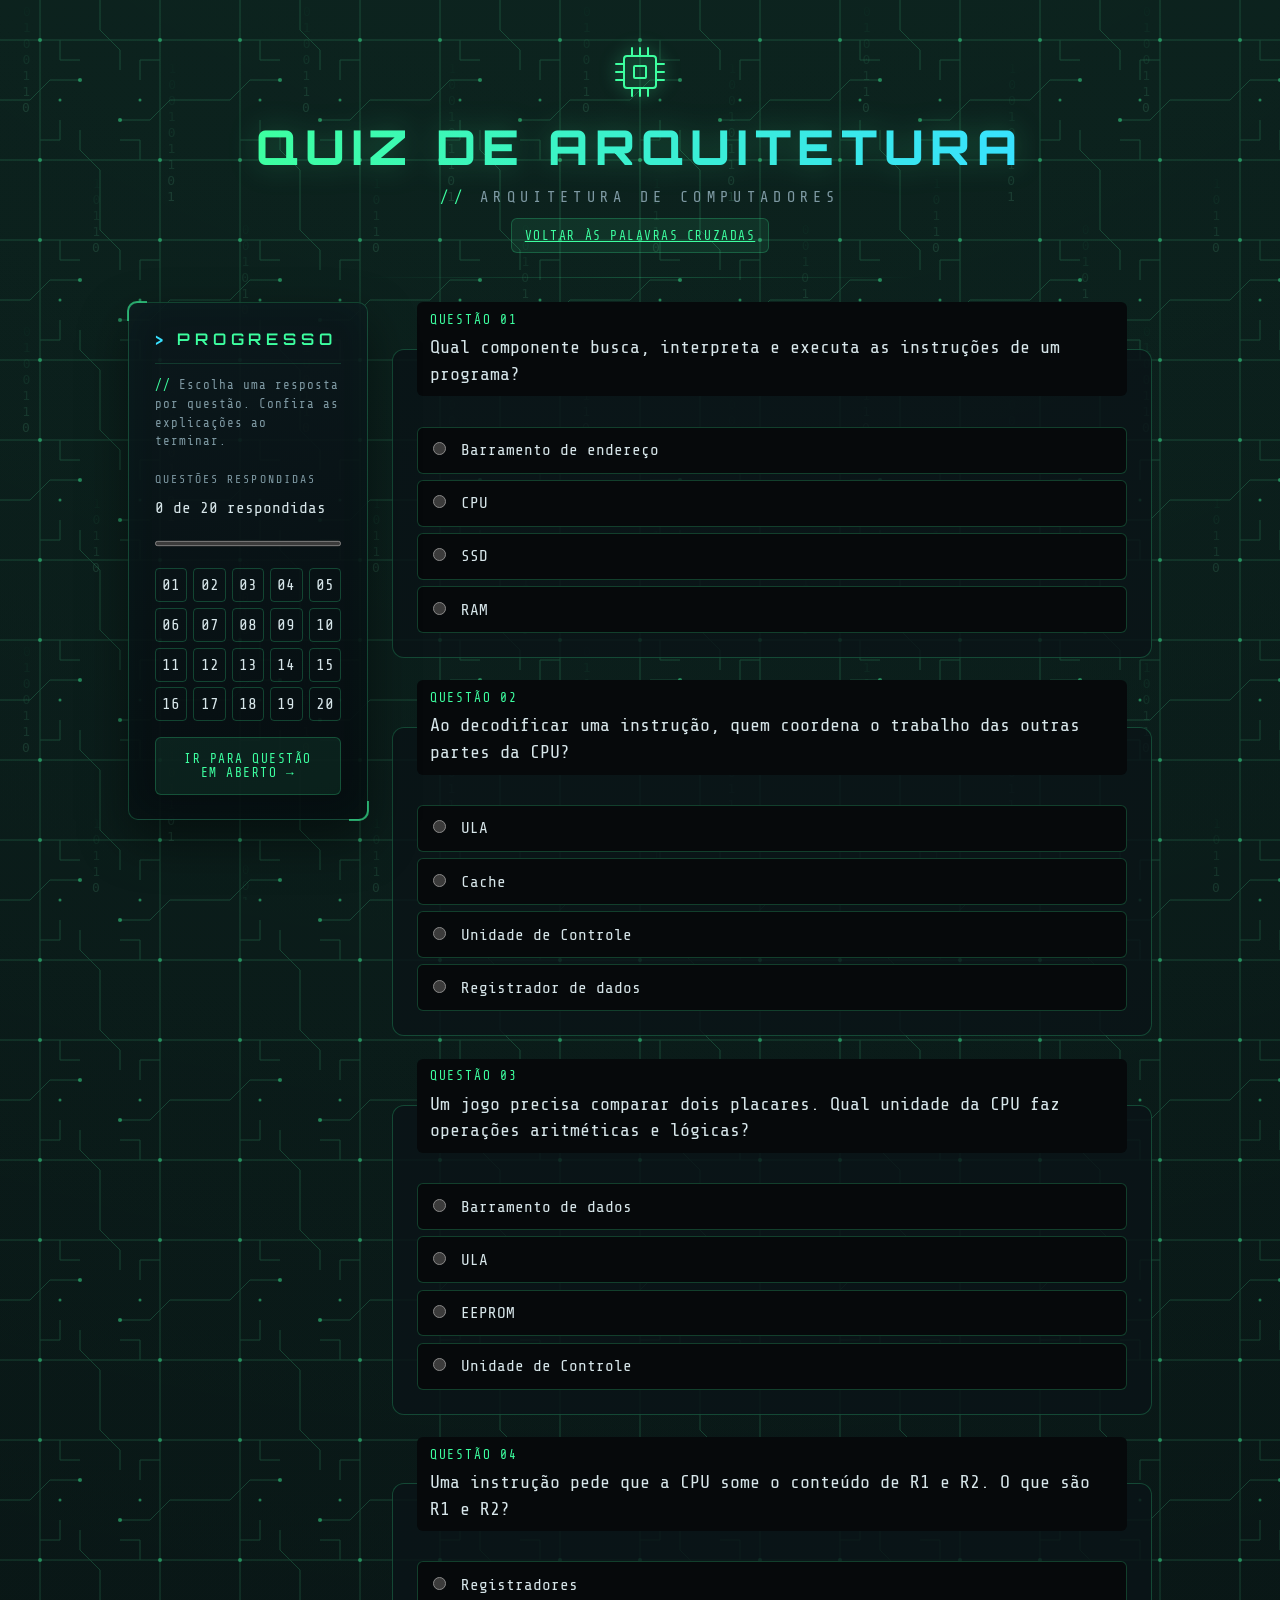
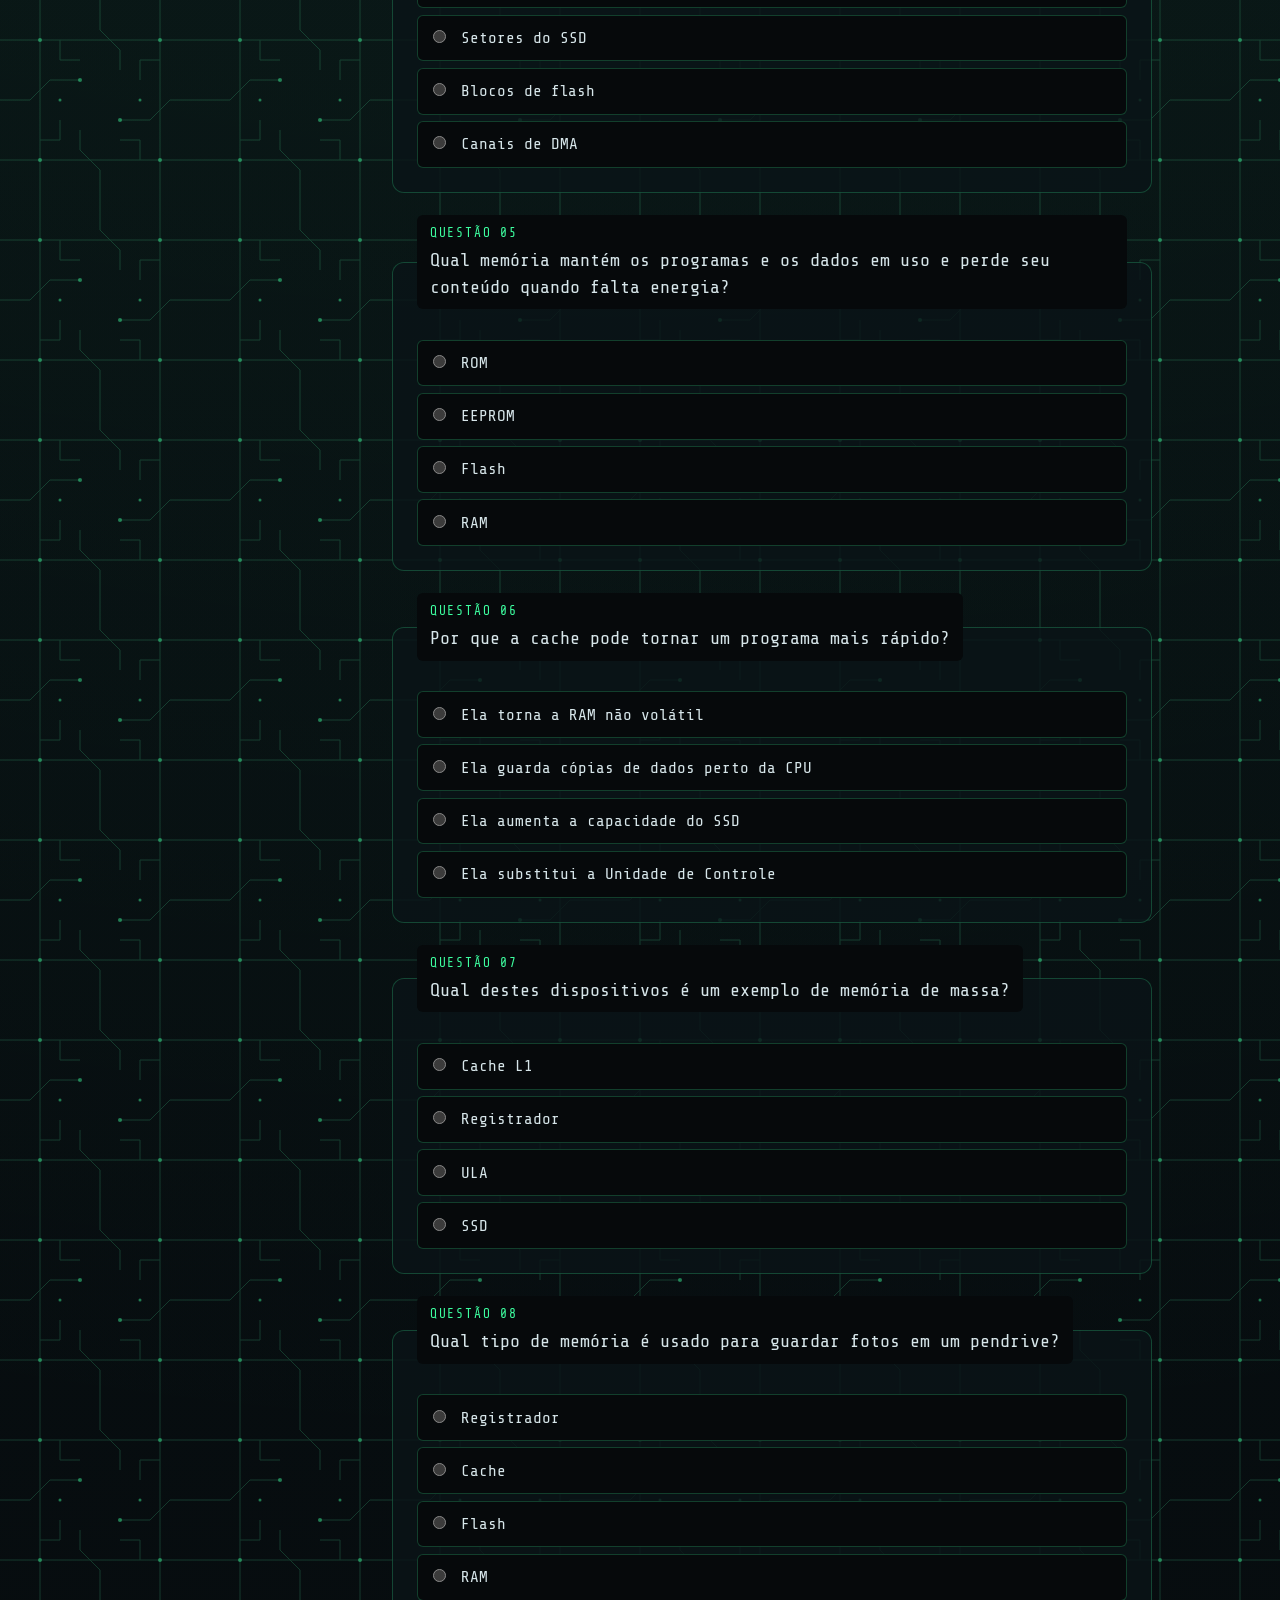
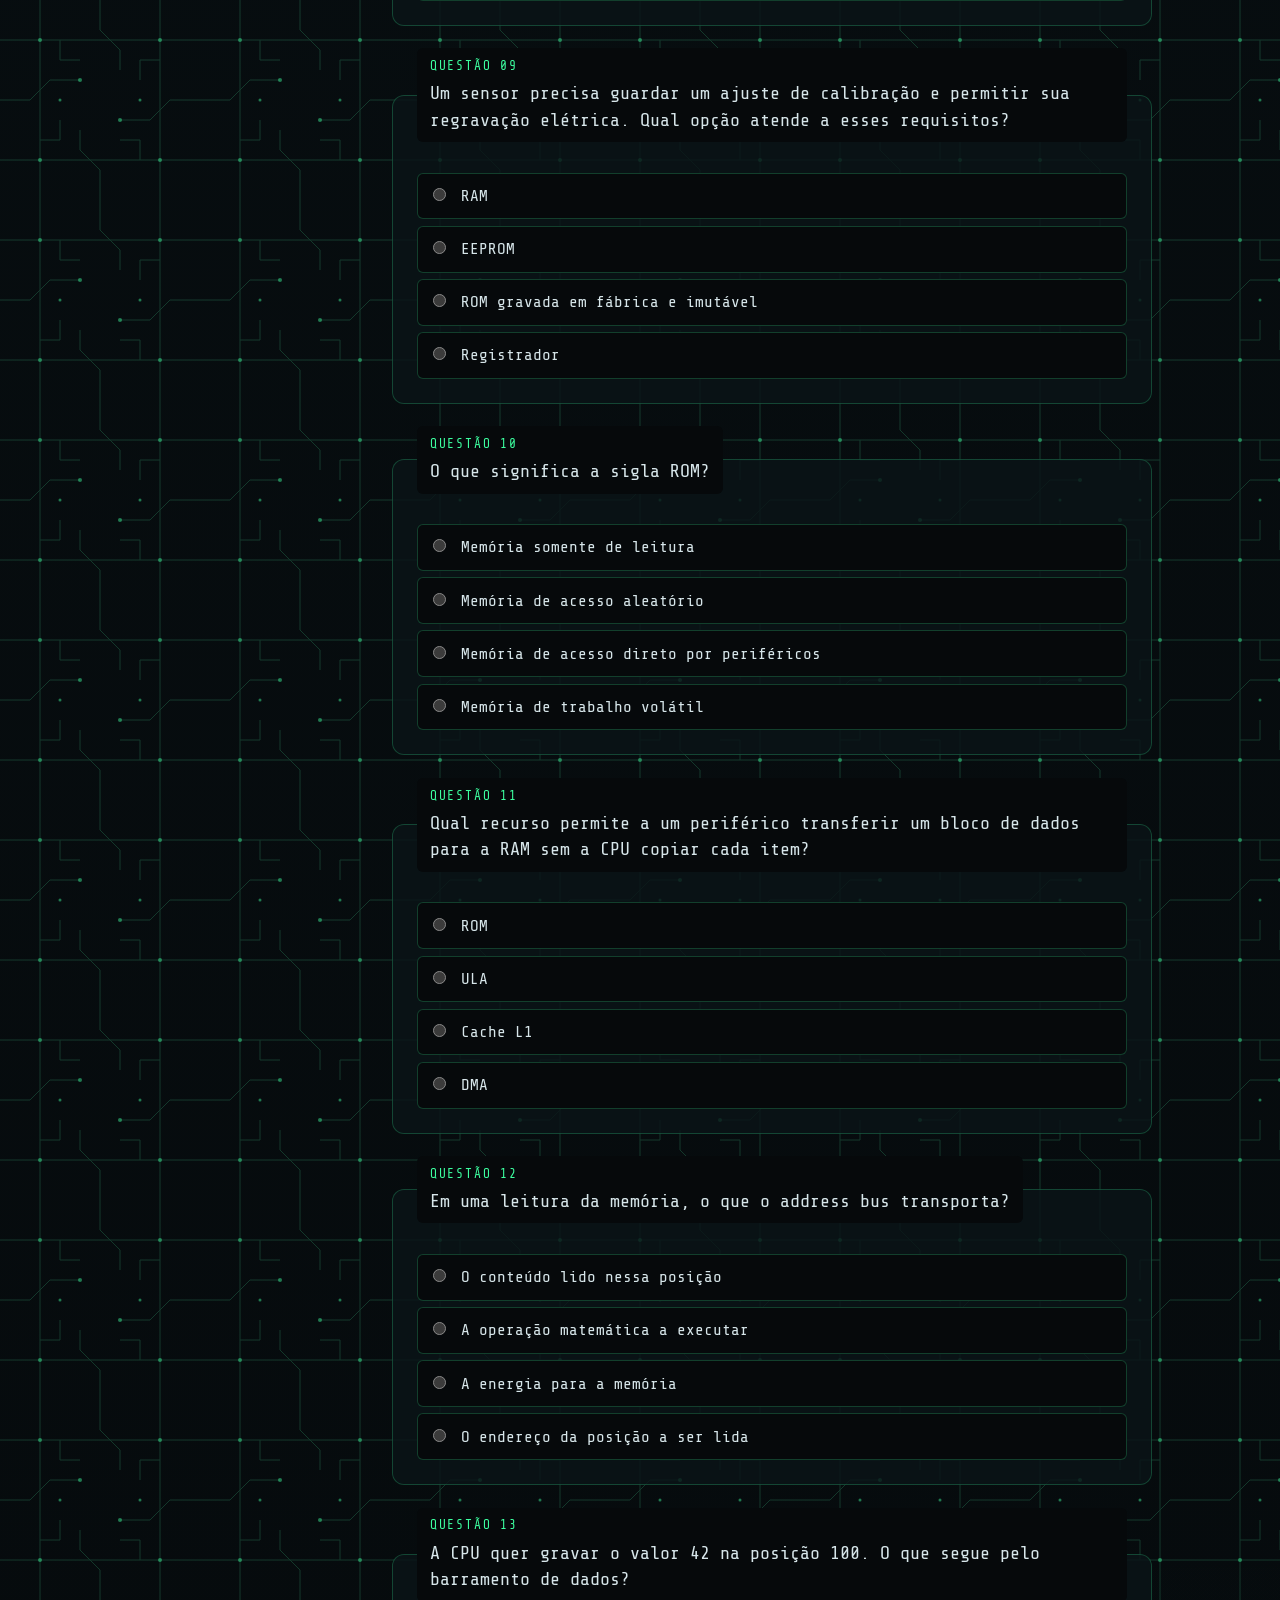
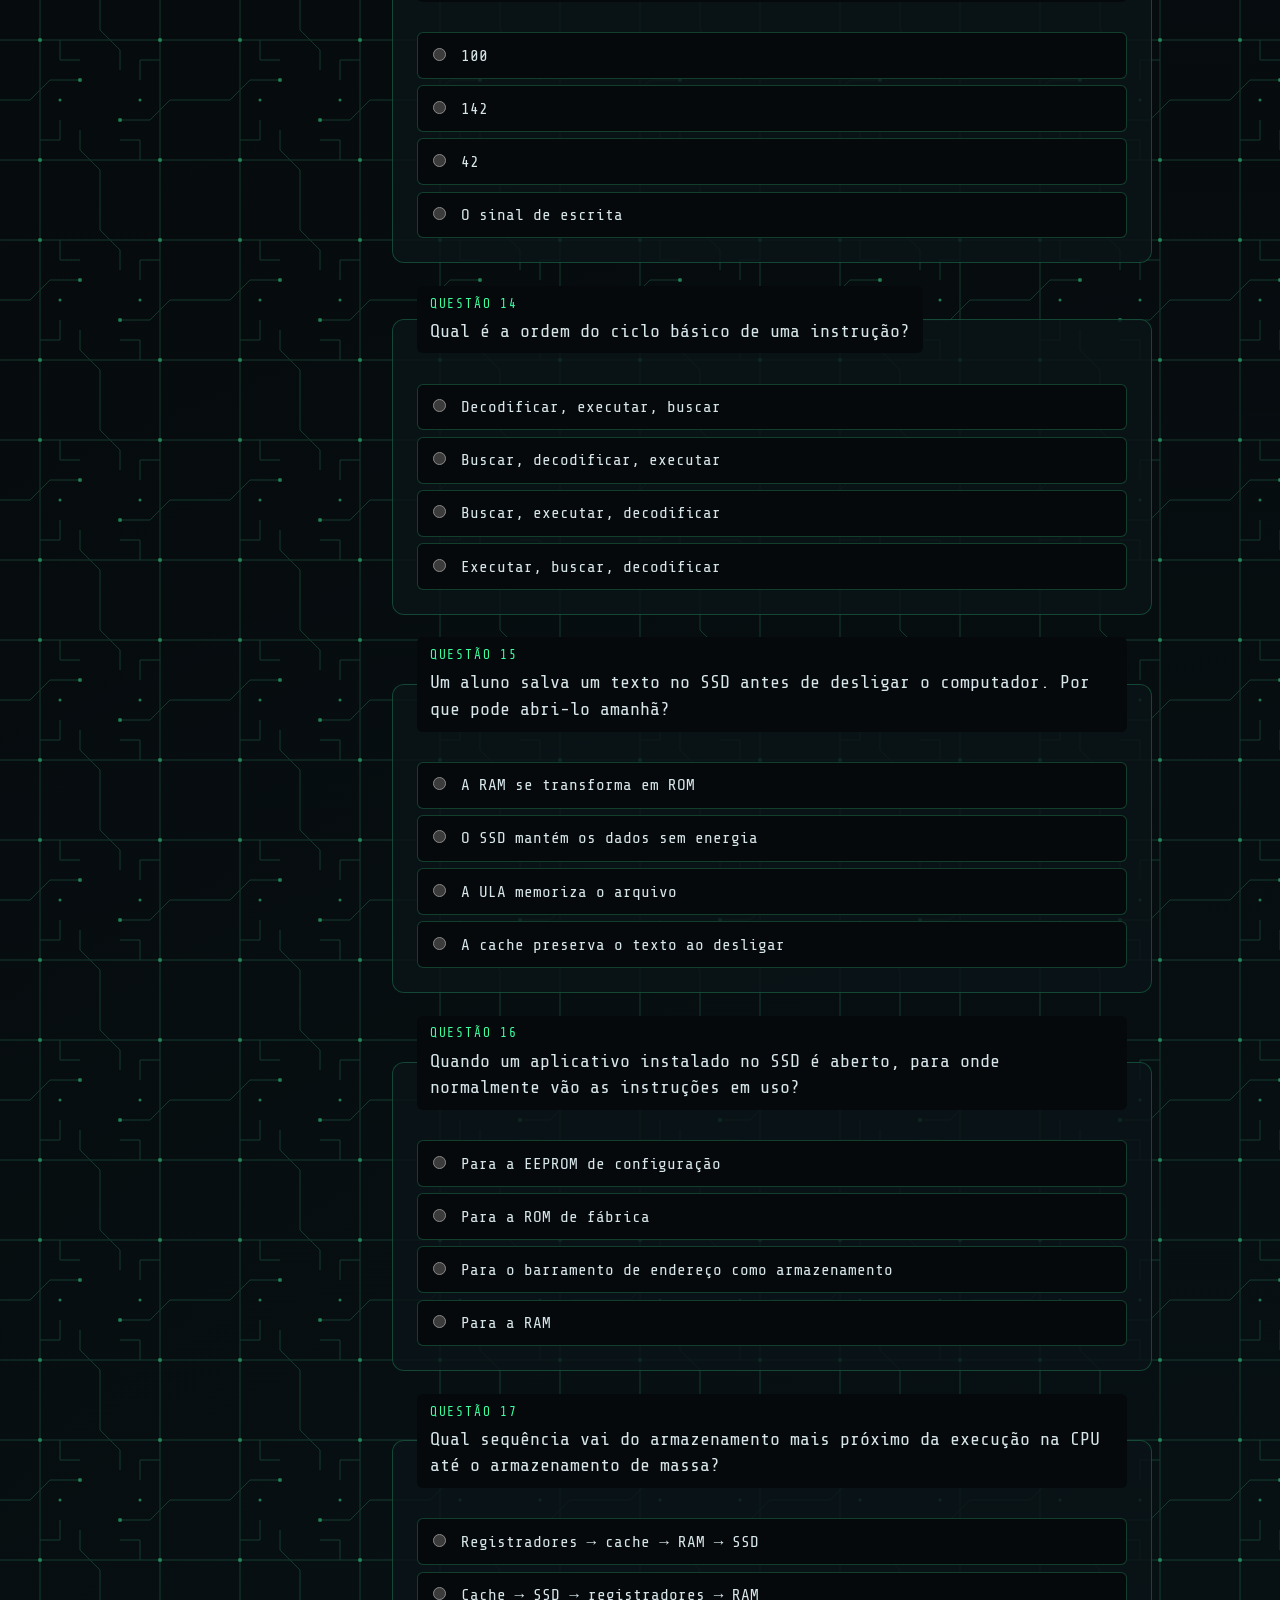
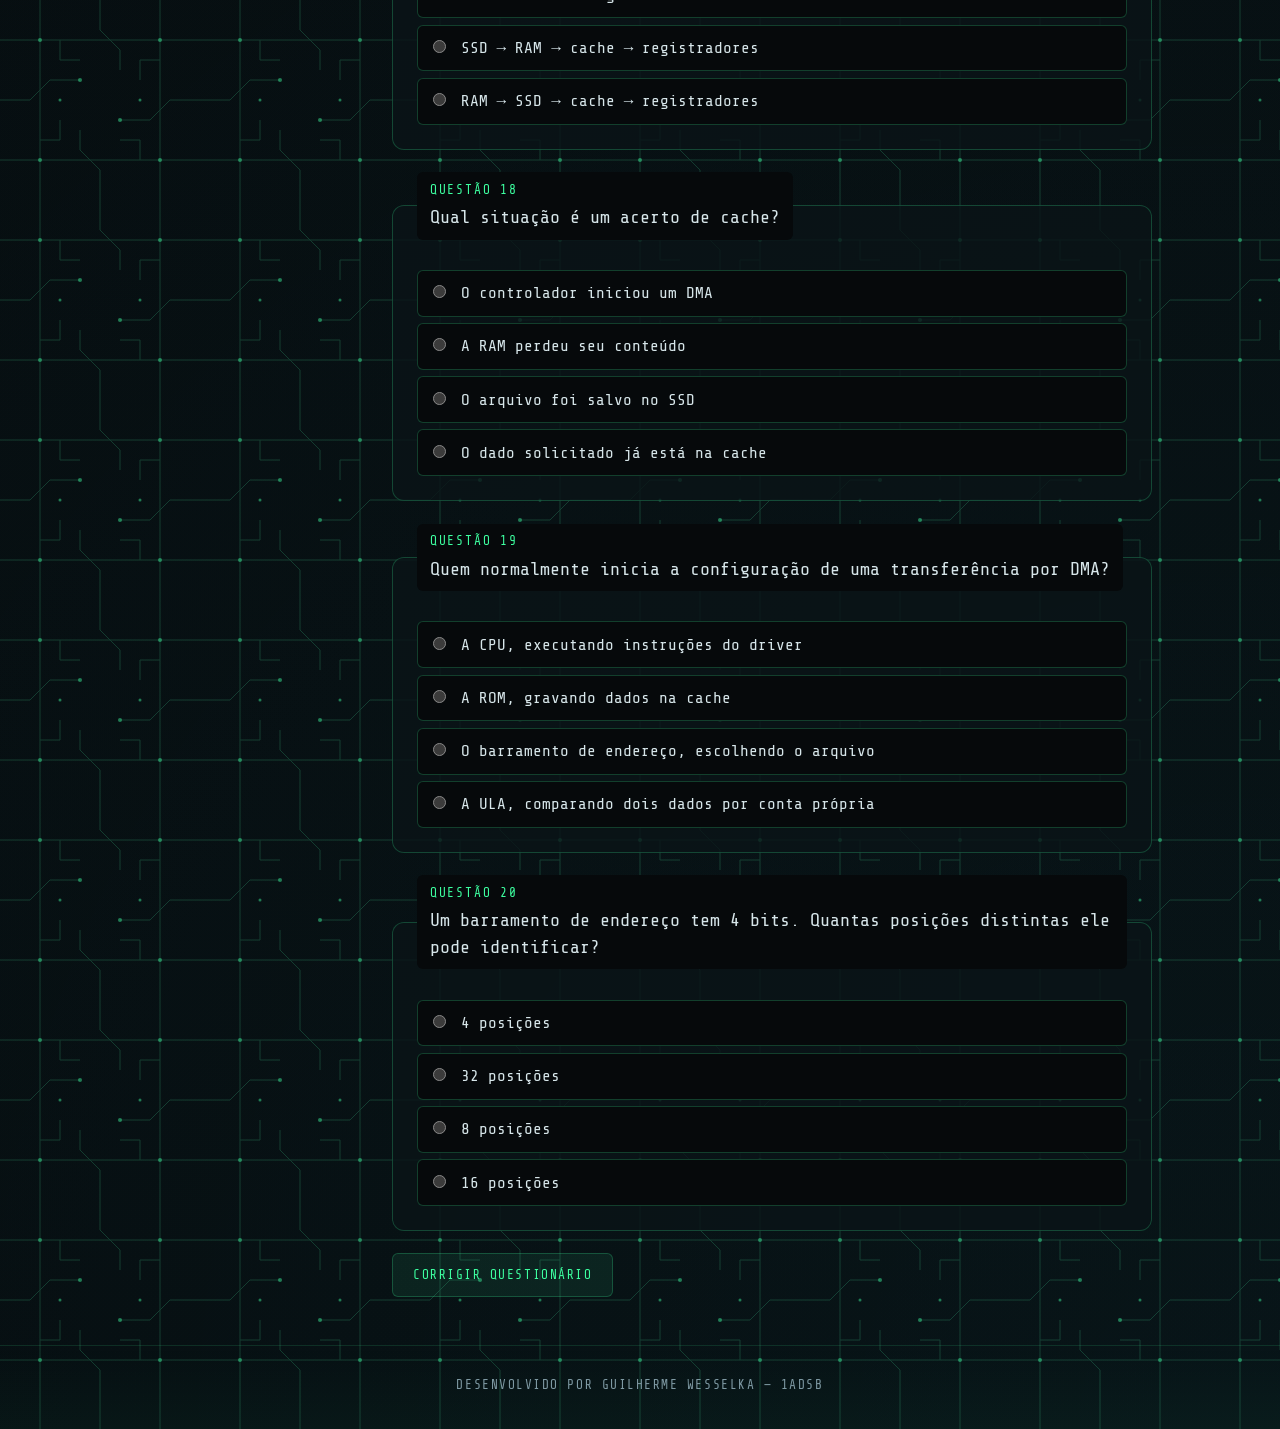
==== commit 076464a6: "style: adiciona estilização final ao site com efeitos visuais ao fundo" ====
--- a/questionario.html
+++ b/questionario.html
@@ -27,6 +27,7 @@
             <p id="quiz-contagem"></p>
             <progress id="quiz-progresso" value="0"></progress>
             <nav id="quiz-atalhos" aria-label="Ir para uma questão"></nav>
+            <button id="quiz-pendente" class="botao" type="button">Ir para questão em aberto →</button>
         </aside>
         <div class="quiz-coluna">
         <section id="placar" hidden>
@@ -75,10 +76,16 @@
         const atalhos = document.querySelector('#quiz-atalhos');
         const progressoQuiz = document.querySelector('#quiz-progresso');
         progressoQuiz.max = questoes.length;
+        const pendente = document.querySelector('#quiz-pendente');
+        pendente.addEventListener('click', () => {
+            const aberta = Array.from(lista.children).find(campo => !campo.querySelector(':checked'));
+            if (aberta) aberta.querySelector('input').focus();
+        });
 
         function atualizarMapa() {
             const quantidade = lista.querySelectorAll('input:checked').length;
             progressoQuiz.value = quantidade;
+            pendente.hidden = quantidade === questoes.length;
             document.querySelector('#quiz-contagem').textContent = `${quantidade} de ${questoes.length} respondidas`;
             Array.from(atalhos.children).forEach((link, i) => {
                 const respondida = !!lista.children[i].querySelector(':checked');
--- a/style.css
+++ b/style.css
@@ -37,6 +37,7 @@
 }
 
 body {
+    isolation: isolate;
     margin: 0;
     min-height: 100vh;
     display: flex;
@@ -53,6 +54,24 @@
     background-size: auto, auto, 200px 200px, auto;
 }
 
+/* Camada decorativa compartilhada pelas duas páginas. */
+@media (prefers-reduced-motion: no-preference) {
+    body::before {
+        content: "";
+        position: fixed;
+        inset: -320px 0 0;
+        z-index: -1;
+        pointer-events: none;
+        opacity: 0.13;
+        background: url("assets/chuva-binaria.svg") repeat;
+        animation: chuva-binaria 12s linear infinite;
+    }
+}
+
+@keyframes chuva-binaria {
+    to { transform: translateY(320px); }
+}
+
 .cabecalho {
     display: flex;
     flex-direction: column;
@@ -126,10 +145,23 @@
     flex: 1 1 420px;
     min-width: 0;
     display: flex;
+    flex-direction: column;
+    gap: 1.6rem;
     justify-content: center;
-    align-items: flex-start;
+    align-items: center;
     padding: 1.5rem 1.25rem;
 }
+
+.guia-tabuleiro {
+    width: min(100%, 420px);
+    padding: 0.85rem 1rem;
+    text-align: left;
+    border-left: 3px solid var(--ciano);
+    background: var(--painel);
+}
+.guia-tabuleiro p { margin: 0.4rem 0 0.8rem; line-height: 1.4; }
+.guia-tabuleiro button:disabled { opacity: 0.45; cursor: default; }
+#quiz-pendente { width: 100%; margin-top: 1rem; }
 
 .grade {
     position: relative;
@@ -549,6 +581,27 @@
     }
 }
 
+@keyframes revelar {
+    from { opacity: 0; transform: translateY(0.45rem); }
+    to { opacity: 1; transform: translateY(0); }
+}
+@keyframes confirmar-letra {
+    50% { transform: scale(1.09); box-shadow: 0 0 0.65rem var(--neon-fraco); }
+}
+
+@media (prefers-reduced-motion: no-preference) {
+    .guia-tabuleiro, #licao[open], #placar:not([hidden]), .revisao details[open] p {
+        animation: revelar 220ms ease-out;
+    }
+    .celula.certa { animation: confirmar-letra 240ms ease-out; }
+    .questionario fieldset label, #quiz-atalhos a { transition: background-color 160ms, border-color 160ms, transform 160ms; }
+    .botao:not(:disabled):active { transform: translateY(1px); }
+    @media (hover: hover) {
+        .questionario fieldset:not(:disabled) label:hover { transform: translateX(2px); }
+        #quiz-atalhos a:hover { transform: translateY(-2px); border-color: var(--ciano); }
+    }
+}
+
 @media (max-width: 640px) {
     .cabecalho {
         padding-top: 1.75rem;
